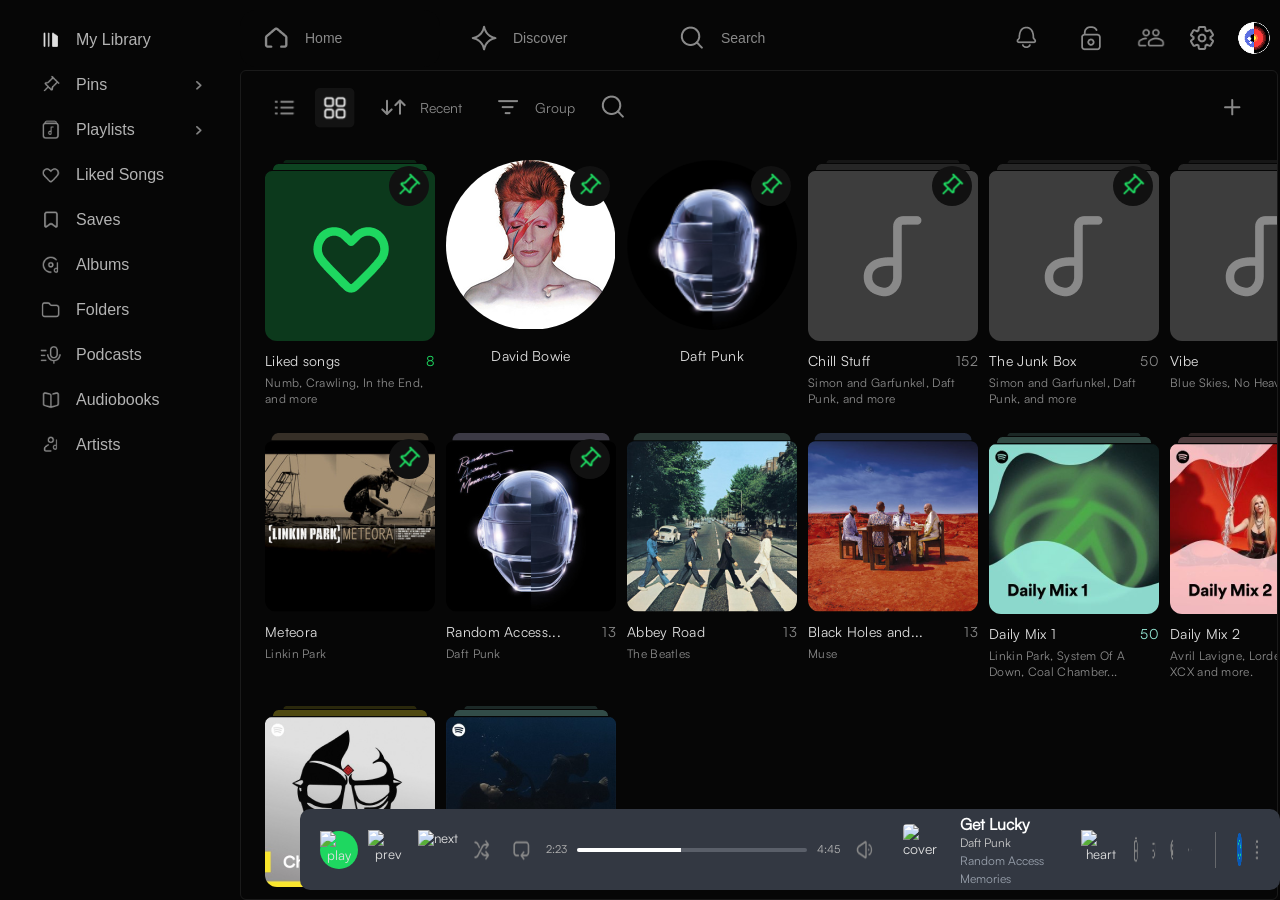
==== library.html @ e7249c90 "added: my library page Created my library page fixed some position stuff with it." ====
<!doctype html>
<html lang="en">
  <head>
    <meta charset="UTF-8" />
    <meta name="viewport" content="width=device-width, initial-scale=1.0" />
    <title>Spotify Clone</title>
    <link rel="stylesheet" href="./css/main.css" />
  </head>
  <body>
    <div class="page-wrapper">
      <!-- SIDEBAR -->
      <aside class="sidebar">
        <nav class="sidebar-nav">
          <ul class="sidebar-list">
            <li class="sidebar-item">
              <a href="#">
                <img
                  class="sidebar-icon"
                  src="./assets/icons/Frame 102.png"
                  alt=""
                />
                <span>My Library</span>
              </a>
            </li>

            <li class="sidebar-item">
              <a href="#">
                <img class="sidebar-icon" src="./assets/icons/Pin.png" alt="" />
                <span>Pins</span>
              </a>
            </li>

            <li class="sidebar-item">
              <a href="#">
                <img
                  class="sidebar-icon"
                  src="./assets/icons/Playlist.png"
                  alt=""
                />
                <span>Playlists</span>
              </a>
            </li>

            <li class="sidebar-item">
              <a href="#">
                <img
                  class="sidebar-icon"
                  src="./assets/icons/Like.png"
                  alt=""
                />
                <span>Liked Songs</span>
              </a>
            </li>

            <li class="sidebar-item">
              <a href="#">
                <img
                  class="sidebar-icon"
                  src="./assets/icons/Save.png"
                  alt=""
                />
                <span>Saves</span>
              </a>
            </li>

            <li class="sidebar-item">
              <a href="#">
                <img
                  class="sidebar-icon"
                  src="./assets/icons/Album.png"
                  alt=""
                />
                <span>Albums</span>
              </a>
            </li>

            <li class="sidebar-item">
              <a href="#">
                <img
                  class="sidebar-icon"
                  src="./assets/icons/Folder.png"
                  alt=""
                />
                <span>Folders</span>
              </a>
            </li>

            <li class="sidebar-item">
              <a href="#">
                <img
                  class="sidebar-icon"
                  src="./assets/icons/Podcast.png"
                  alt=""
                />
                <span>Podcasts</span>
              </a>
            </li>

            <li class="sidebar-item">
              <a href="#">
                <img
                  class="sidebar-icon"
                  src="./assets/icons/Audiobook.png"
                  alt=""
                />
                <span>Audiobooks</span>
              </a>
            </li>

            <li class="sidebar-item">
              <a href="#">
                <img
                  class="sidebar-icon"
                  src="./assets/icons/Artist.png"
                  alt=""
                />
                <span>Artists</span>
              </a>
            </li>
          </ul>
        </nav>
      </aside>

      <header class="site-header">
        <nav class="header-content">
          <a href="index.html" class="nav-items" id="inactive-background">
            <img src="./assets/icons/home-gray.png" alt="Home icon" />
            <span>Home</span>
          </a>
          <a href="#" class="nav-items">
            <img src="./assets/icons/discovery.png" alt="Discover icon" />
            <span>Discover</span>
          </a>
          <a href="/search.html" class="nav-items">
            <img src="./assets/icons/search.png" alt="Search icon" />
            <span>Search</span>
          </a>
        </nav>
        <div class="header-actions">
          <img src="./assets/icons/notification.png" alt="Notification icon" />
          <img src="./assets/icons/lock.png" alt="lock icon" />
          <button class="contact-btn turn-white-btn">
            <img src="./assets/icons/contacts.png" alt="friends icon" />
          </button>

          <img src="./assets/icons/settings.png" alt="settings icon" />
          <img src="./assets/icons/profile.png" alt="user profile icon" />
        </div>
      </header>
      <aside class="toggledbar">
        <div class="friends-activity">
          <h3>Friends Activity</h3>
          <div class="toggled-right">
            <img
              src="./assets/icons/Name=Add Friend, Filled=No.png"
              alt="add friend icon"
            />
            <img
              src="./assets/icons/Name=Close, Filled=No.png"
              alt="close icon"
            />
          </div>
        </div>
        <div class="friends-list">
          <div class="friends-listening">
            <img
              src="./assets/icons/friend4.png"
              class="logo"
              alt="friend profile picture"
            />
            <div class="friends-info">
              <h5>FriendlyMusicListener</h5>
              <div class="friends-playlist">
                <img src="./assets/icons/musicicon.png" alt="icon" />
                <span><strong>Goosebumps</strong></span>
                <img src="./assets/icons/Ellipse 27.png" alt="dot" />
                <span><strong>Travis Scott</strong></span>
              </div>
            </div>
          </div>

          <div class="friends-listening">
            <img
              src="./assets/icons/friend1.png"
              class="logo"
              alt="friend profile picture"
            />
            <div class="friends-info">
              <h5>AverageMusicEnjoyer</h5>
              <div class="friends-playlist">
                <img src="./assets/icons/musicicon.png" alt="icon" />
                <span><strong>Get Lucky</strong></span>
                <img src="./assets/icons/Ellipse 27.png" alt="dot" />
                <span><strong>Daft Punk</strong></span>
              </div>
            </div>
          </div>

          <div class="friends-listening">
            <img
              src="./assets/icons/friend2.png"
              class="logo"
              alt="friend profile picture"
            />
            <div class="friends-info">
              <h5>MusicEnthusiast</h5>
              <div class="friends-playlist">
                <img
                  src="./assets/icons/musicicon.png"
                  class="logo"
                  alt="icon"
                />
                <span><strong>would he</strong></span>
                <img src="./assets/icons/Ellipse 27.png" alt="dot" />
                <span><strong>joji</strong></span>
              </div>
            </div>
          </div>

          <div class="friends-listening">
            <img
              src="./assets/icons/friend3.png"
              class="logo"
              alt="friend profile picture"
            />
            <div class="friends-info">
              <h5>FriendlyMusicListener</h5>
              <div class="friends-playlist">
                <img src="./assets/icons/musicicon.png" alt="icon" />
                <span><strong>Rockstar</strong></span>
                <img src="./assets/icons/Ellipse 27.png" alt="dot" />
                <span><strong>Post Malone</strong></span>
              </div>
            </div>
          </div>
        </div>
      </aside>

      <main class="main-content">
        <section class="library-view">
          <div class="library-toolbar">
            <div class="library-toolbar__left">
              <button class="toolbar-btn">
                <img
                  src="./assets/icons/Name=List, Filled=No.png"
                  alt="List icon"
                />
              </button>
              <button class="toolbar-btn">
                <img src="./assets/icons/icons big.png" alt="Grid icon" />
              </button>
              <button class="sort-btn">
                <img
                  src="./assets/icons/Name=Sort, Filled=No.png"
                  alt="Sort icon"
                /><span>Recent</span>
              </button>
              <button class="sort-btn">
                <img
                  src="./assets/icons/Name=Filter, Filled=No.png"
                  alt="Group icon"
                /><span>Group</span>
              </button>
              <button class="search-btn">
                <img
                  src="./assets/icons/Name=Search, Filled=No.png"
                  alt="Search icon"
                />
              </button>
            </div>
            <button class="toolbar-plus">
              <img
                src="./assets/icons/Name=Add Simple, Filled=No.png"
                alt="Add icon"
              />
            </button>
          </div>

          <div class="library-grid">
            <div class="mix-card">
              <div class="mix-card__art">
                <img src="./assets/images/Frame 124.png" alt="Liked songs" />
                <button class="remove-btn">
                  <img
                    src="./assets/icons/Name=Pin, Filled=Yes.png"
                    alt="Pin icon"
                  />
                </button>
              </div>
              <div class="mix-card__title-row">
                <h3 class="mix-card__title">Liked songs</h3>
                <span class="mix-card__liked">8</span>
              </div>
              <p class="mix-card__desc">Numb, Crawling, In the End, and more</p>
            </div>
            <div class="artist-card">
              <div class="artist-img">
                <img src="./assets/images/davidbowie.png" alt="David Bowie" />
                <button class="remove-btn">
                  <img
                    src="./assets/icons/Name=Pin, Filled=Yes.png"
                    alt="Pin icon"
                  />
                </button>
              </div>
              <p class="artist-card__desc">David Bowie</p>
            </div>
            <div class="artist-card">
              <div class="artist-img">
                <img src="./assets/images/daft.png" alt="Daft Punk" />
                <button class="remove-btn">
                  <img
                    src="./assets/icons/Name=Pin, Filled=Yes.png"
                    alt="Pin icon"
                  />
                </button>
              </div>
              <p class="artist-card__desc">Daft Punk</p>
            </div>
            <div class="mix-card">
              <div class="mix-card__art">
                <img src="./assets/images/Frame 333.png" alt="Chill Stuff" />
                <button class="remove-btn">
                  <img
                    src="./assets/icons/Name=Pin, Filled=Yes.png"
                    alt="Pin icon"
                  />
                </button>
              </div>
              <div class="mix-card__title-row">
                <h3 class="mix-card__title">Chill Stuff</h3>
                <span class="mix-card__secondary">152</span>
              </div>
              <p class="mix-card__desc">
                Simon and Garfunkel, Daft Punk, and more
              </p>
            </div>
            <div class="mix-card">
              <div class="mix-card__art">
                <img src="./assets/images/Frame 333.png" alt="Junk Box" />
                <button class="remove-btn">
                  <img
                    src="./assets/icons/Name=Pin, Filled=Yes.png"
                    alt="Pin icon"
                  />
                </button>
              </div>
              <div class="mix-card__title-row">
                <h3 class="mix-card__title">The Junk Box</h3>
                <span class="mix-card__secondary">50</span>
              </div>
              <p class="mix-card__desc">
                Simon and Garfunkel, Daft Punk, and more
              </p>
            </div>
            <div class="mix-card">
              <div class="mix-card__art">
                <img src="./assets/images/Frame 333.png" alt="Vibe" />
                <button class="remove-btn">
                  <img
                    src="./assets/icons/Name=Pin, Filled=Yes.png"
                    alt="Pin icon"
                  />
                </button>
              </div>
              <div class="mix-card__title-row">
                <h3 class="mix-card__title">Vibe</h3>
                <span class="mix-card__secondary">30</span>
              </div>
              <p class="mix-card__desc">Blue Skies, No Heaven</p>
            </div>
            <div class="mix-card">
              <div class="mix-card__art">
                <img src="./assets/images/Frame 333.png" alt="Linkin Park" />
                <button class="remove-btn">
                  <img
                    src="./assets/icons/Name=Pin, Filled=Yes.png"
                    alt="Pin icon"
                  />
                </button>
              </div>
              <div class="mix-card__title-row">
                <h3 class="mix-card__title">Selected Linkin...</h3>
                <span class="mix-card__secondary">8</span>
              </div>
              <p class="mix-card__desc">Numb, Crawling, In the End, and more</p>
            </div>
            <div class="mix-card">
              <div class="mix-card__art">
                <img src="./assets/images/Frame 111.png" alt="Fav Bands" />
                <button class="remove-btn">
                  <img
                    src="./assets/icons/Name=Pin, Filled=Yes.png"
                    alt="Pin icon"
                  />
                </button>
              </div>
              <div class="mix-card__title-row">
                <h3 class="mix-card__title">Fav bands</h3>
                <span class="mix-card__secondary">6</span>
              </div>
              <p class="mix-card__desc">Linkin Park, Muse, and more</p>
            </div>
            <div class="mix-card">
              <div class="mix-card__art">
                <img src="./assets/images/meteoraframe.png" alt="Linkin Park" />
                <button class="remove-btn">
                  <img
                    src="./assets/icons/Name=Pin, Filled=Yes.png"
                    alt="Pin icon"
                  />
                </button>
              </div>
              <div class="mix-card__title-row">
                <h3 class="mix-card__title">Meteora</h3>
              </div>
              <p class="mix-card__desc">Linkin Park</p>
            </div>
            <div class="mix-card">
              <div class="mix-card__art">
                <img src="./assets/images/daftpunkframe.png" alt="Daft Punk" />
                <button class="remove-btn">
                  <img
                    src="./assets/icons/Name=Pin, Filled=Yes.png"
                    alt="Pin icon"
                  />
                </button>
              </div>
              <div class="mix-card__title-row">
                <h3 class="mix-card__title">Random Access...</h3>
                <span class="mix-card__secondary">13</span>
              </div>
              <p class="mix-card__desc">Daft Punk</p>
            </div>
            <div class="mix-card">
              <div class="mix-card__art">
                <img src="./assets/images/beatlesframe.png" alt="The Beatles" />
              </div>
              <div class="mix-card__title-row">
                <h3 class="mix-card__title">Abbey Road</h3>
                <span class="mix-card__secondary">13</span>
              </div>
              <p class="mix-card__desc">The Beatles</p>
            </div>
            <div class="mix-card">
              <div class="mix-card__art">
                <img src="./assets/images/museframe.png" alt="Muse" />
              </div>
              <div class="mix-card__title-row">
                <h3 class="mix-card__title">Black Holes and...</h3>
                <span class="mix-card__secondary">13</span>
              </div>
              <p class="mix-card__desc">Muse</p>
            </div>
            <div class="mix-card">
              <div class="mix-card__art">
                <img
                  src="./assets/images/linkinparkframe.png"
                  alt="Linkin Park"
                />
              </div>
              <div class="mix-card__title-row">
                <h3 class="mix-card__title">Daily Mix 1</h3>
                <span class="mix-card__count-lightblue">50</span>
              </div>
              <p class="mix-card__desc">
                Linkin Park, System Of A Down, Coal Chamber...
              </p>
            </div>
            <div class="mix-card">
              <div class="mix-card__art">
                <img
                  src="./assets/images/dailymixframe.png"
                  alt="Daily Mix 2"
                />
              </div>
              <div class="mix-card__title-row">
                <h3 class="mix-card__title">Daily Mix 2</h3>
                <span class="mix-card__count-red">50</span>
              </div>
              <p class="mix-card__desc">
                Avril Lavigne, Lorde, Charli XCX and more.
              </p>
            </div>
            <div class="mix-card">
              <div class="mix-card__art">
                <img
                  src="./assets/images/dailymix2frame.png"
                  alt="Daily Mix 3"
                />
              </div>
              <div class="mix-card__title-row">
                <h3 class="mix-card__title">Daily Mix 3</h3>
                <span class="mix-card__count-green">50</span>
              </div>
              <p class="mix-card__desc">
                The Strokes, Martin Garrix, MGMT and more
              </p>
            </div>
            <div class="mix-card">
              <div class="mix-card__art">
                <img src="./assets/images/rhcpframe.png" alt="Daily Mix 3" />
              </div>
              <div class="mix-card__title-row">
                <h3 class="mix-card__title">Daily Mix 3</h3>
                <span class="mix-card__count-lime">50</span>
              </div>
              <p class="mix-card__desc">
                The Strokes, Martin Garrix, MGMT and more
              </p>
            </div>
            <div class="mix-card">
              <div class="mix-card__art">
                <img src="./assets/images/mfdoomframe.png" alt="Daily Mix 3" />
              </div>
              <div class="mix-card__title-row">
                <h3 class="mix-card__title">Daily Mix 3</h3>
                <span class="mix-card__count-yellow">50</span>
              </div>
              <p class="mix-card__desc">
                The Strokes, Martin Garrix, MGMT and more
              </p>
            </div>
            <div class="mix-card">
              <div class="mix-card__art">
                <img src="./assets/images/marleyframe.png" alt="Daily Mix 3" />
              </div>
              <div class="mix-card__title-row">
                <h3 class="mix-card__title">Daily Mix 3</h3>
                <span class="mix-card__count-brightblue">50</span>
              </div>
              <p class="mix-card__desc">
                The Strokes, Martin Garrix, MGMT and more
              </p>
            </div>
          </div>
        </section>
        <!-- =====================
   Mobile Quick Picks
===================== -->
        <section class="mobile-shortcuts">
          <a href="#" class="mobile-shortcut">
            <img src="./assets/images/daftpankxxs.png" alt="Get Lucky cover" />
            <div class="mobile-shortcut-info">
              <span>Get Lucky (feat. ...</span>
              <span>Daft Punk</span>
            </div>
          </a>

          <a href="#" class="mobile-shortcut">
            <img src="./assets/images/dailymix2.png" alt="Daily Mix 2 cover" />
            <span>Daily Mix 2</span>
          </a>

          <a href="#" class="mobile-shortcut">
            <img src="./assets/images/linkinpark.png" alt="Daily Mix 1 cover" />
            <span>Daily Mix 1</span>
          </a>

          <a href="#" class="mobile-shortcut">
            <img src="./assets/images/daftpankxxs.png" alt="Get Lucky cover" />
            <div class="mobile-shortcut-info">
              <span>Instant Crush</span>
              <span>Daft Punk</span>
            </div>
          </a>

          <a href="#" class="mobile-shortcut">
            <img
              src="./assets/images/daftpankxxs.png"
              alt="Around The World cover"
            />
            <div class="mobile-shortcut-info">
              <span>Around the World</span>
              <span>Daft Punk</span>
            </div>
          </a>

          <a href="#" class="mobile-shortcut">
            <img src="./assets/images/rhcp.png" alt="Rock Mix cover" />
            <span>Rock Mix</span>
          </a>
        </section>
      </main>
      <!-- =====================
   Mobile Mini Player
===================== -->
      <section class="mobile-player">
        <div class="mobile-player__track">
          <img
            class="mobile-player__cover"
            src="./assets/images/daftpankxxs.png"
            alt="Get Lucky cover"
          />
          <div class="mobile-player__info">
            <h4>Get Lucky (feat. Pharrell Williams...)</h4>
            <p>Daft Punk</p>
          </div>
        </div>

        <div class="mobile-player__actions">
          <button class="mobile-player__btn" aria-label="Add to library">
            <img
              src="./assets/icons/Name=Add to Playlist, Filled=No.png"
              alt="Add icon"
            />
          </button>

          <button class="mobile-player__btn" aria-label="Play track">
            <img
              src="./assets/icons/Name=Play Simple, Filled=No.png"
              alt="Play icon"
            />
          </button>
        </div>

        <div class="mobile-player__progress"></div>
      </section>

      <!-- =====================
   Mobile Bottom Navigation
===================== -->
      <nav class="mobile-bottom-nav" aria-label="Mobile navigation">
        <a href="/index.html" class="mobile-bottom-nav__item">
          <img
            src="./assets/icons/Name=Home, Filled=Yes (1).png"
            alt="Home icon"
          />
          <span>Home</span>
        </a>

        <a href="#" class="mobile-bottom-nav__item">
          <img src="./assets/icons/discovery.png" alt="Discover icon" />
          <span>Discover</span>
        </a>

        <a href="/search.html" class="mobile-bottom-nav__item">
          <img src="./assets/icons/search.png" alt="Search icon" />
          <span>Search</span>
        </a>

        <a href="#" class="mobile-bottom-nav__item">
          <img src="./assets/icons/Library.png" alt="Library icon" />
          <span>Library</span>
        </a>

        <a href="#" class="mobile-bottom-nav__item">
          <img
            src="./assets/icons/Name=User, Filled=No.png"
            alt="Profile icon"
          />
          <span>Me</span>
        </a>
      </nav>
      <footer class="player">
        <div class="player-left">
          <button class="play-btn">
            <img src="./assets/icons/play.png" alt="play" />
          </button>

          <button class="icon-btn">
            <img src="./assets/icons/prev.png" alt="prev" />
          </button>

          <button class="icon-btn">
            <img src="./assets/icons/next.png" alt="next" />
          </button>

          <button class="icon-btn">
            <img src="./assets/icons/shuffle.png" alt="shuffle" />
          </button>

          <button class="icon-btn">
            <img src="./assets/icons/repeat.png" alt="repeat" />
          </button>

          <span class="time">2:23</span>

          <div class="progress">
            <div class="progress-fill"></div>
          </div>

          <span class="time">4:45</span>

          <button class="icon-btn">
            <img src="./assets/icons/volume.png" alt="volume" />
          </button>
        </div>

        <div class="player-song">
          <img class="song-cover" src="./assets/images/image.png" alt="cover" />

          <div class="song-info">
            <h4>Get Lucky</h4>
            <p>Daft Punk</p>
            <span>Random Access Memories</span>
          </div>
        </div>

        <div class="player-right">
          <button class="icon-btn">
            <img src="./assets/icons/like.png" alt="heart" />
          </button>

          <button class="icon-btn">
            <img src="./assets/icons/add.png" alt="add" />
          </button>

          <button class="icon-btn">
            <img src="./assets/icons/queue.png" alt="queue" />
          </button>

          <button class="icon-btn">
            <img src="./assets/icons/device.png" alt="device" />
          </button>

          <button class="icon-btn">
            <img src="./assets/icons/more.png" alt="more" />
          </button>

          <div class="divider"></div>

          <button class="blue-btn">
            <img src="./assets/icons/blue.png" alt="blue" />
          </button>

          <button class="icon-btn">
            <img src="./assets/icons/menu.png" alt="menu" />
          </button>
        </div>
      </footer>
    </div>
    <script>
      const contactBtn = document.querySelector(".contact-btn");
      const toggledBar = document.querySelector(".toggledbar");
      const closeBtn = document.querySelector(
        ".toggled-right img:nth-child(2)",
      );
      const turnWhiteBtn = document.querySelector(".turn-white-btn");

      contactBtn.addEventListener("click", () => {
        toggledBar.classList.toggle("toggledbar--active");
      });
      closeBtn.addEventListener("click", () => {
        toggledBar.classList.remove("toggledbar--active");
      });
      turnWhiteBtn.addEventListener("click", () => {
        if (turnWhiteBtn.style.filter === "brightness(0) invert(1)") {
          turnWhiteBtn.style.filter = "none";
        } else {
          turnWhiteBtn.style.filter = "brightness(0) invert(1)";
        }
      });
    </script>
    <!-- BOTTOM PLAYER (fixed) -->
  </body>
</html>
---- css/main.css ----
@charset "UTF-8";
*,
*::before,
*::after {
  box-sizing: border-box;
  margin: 0;
  padding: 0;
}

body {
  font-family: "Satoshi-Regular";
  font-size: 14px;
  color: #e0e0e0;
  background-color: #060606;
  -webkit-font-smoothing: antialiased;
}

ul,
ol {
  list-style: none;
}

a {
  text-decoration: none;
  color: inherit;
}

img {
  display: block;
  max-width: 100%;
  height: auto;
}

button {
  border: none;
  background: none;
  cursor: pointer;
  font-family: inherit;
  color: inherit;
  padding: 0;
}

/**
* @license
*
* Font Family: Satoshi
* Designed by: Deni Anggara
* URL: https://www.fontshare.com/fonts/satoshi
* © 2026 Indian Type Foundry
*
* Satoshi Light 
* Satoshi LightItalic 
* Satoshi Regular 
* Satoshi Italic 
* Satoshi Medium 
* Satoshi MediumItalic 
* Satoshi Bold 
* Satoshi BoldItalic 
* Satoshi Black 
* Satoshi BlackItalic 
* Satoshi Variable (Variable font)
* Satoshi VariableItalic (Variable font)

*
*/
@font-face {
  font-family: "Satoshi-Light";
  src: url("/fonts/Satoshi_complete/Fonts/WEB/fonts/Satoshi-Light.woff2") format("woff2"), url("/fonts/Satoshi_complete/Fonts/WEB/fonts/Satoshi-Light.woff") format("woff"), url("/fonts/Satoshi_complete/Fonts/WEB/fonts/Satoshi-Light.ttf") format("truetype");
  font-weight: 300;
  font-display: swap;
  font-style: normal;
}
@font-face {
  font-family: "Satoshi-LightItalic";
  src: url("/fonts/Satoshi_complete/Fonts/WEB/fonts/Satoshi-LightItalic.woff2") format("woff2"), url("/fonts/Satoshi_complete/Fonts/WEB/fonts/Satoshi-LightItalic.woff") format("woff"), url("/fonts/Satoshi_complete/Fonts/WEB/fonts/Satoshi-LightItalic.ttf") format("truetype");
  font-weight: 300;
  font-display: swap;
  font-style: italic;
}
@font-face {
  font-family: "Satoshi-Regular";
  src: url("/fonts/Satoshi_complete/Fonts/WEB/fonts/Satoshi-Regular.woff2") format("woff2"), url("/fonts/Satoshi_complete/Fonts/WEB/fonts/Satoshi-Regular.woff") format("woff"), url("/fonts/Satoshi_complete/Fonts/WEB/fonts/Satoshi-Regular.ttf") format("truetype");
  font-weight: 400;
  font-display: swap;
  font-style: normal;
}
@font-face {
  font-family: "Satoshi-Italic";
  src: url("/fonts/Satoshi_complete/Fonts/WEB/fonts/Satoshi-Italic.woff2") format("woff2"), url("/fonts/Satoshi_complete/Fonts/WEB/fonts/Satoshi-Italic.woff") format("woff"), url("/fonts/Satoshi_complete/Fonts/WEB/fonts/Satoshi-Italic.ttf") format("truetype");
  font-weight: 400;
  font-display: swap;
  font-style: italic;
}
@font-face {
  font-family: "Satoshi-Medium";
  src: url("/fonts/Satoshi_complete/Fonts/WEB/fonts/Satoshi-Medium.woff2") format("woff2"), url("/fonts/Satoshi_complete/Fonts/WEB/fonts/Satoshi-Medium.woff") format("woff"), url("/fonts/Satoshi_complete/Fonts/WEB/fonts/Satoshi-Medium.ttf") format("truetype");
  font-weight: 500;
  font-display: swap;
  font-style: normal;
}
@font-face {
  font-family: "Satoshi-MediumItalic";
  src: url("/fonts/Satoshi_complete/Fonts/WEB/fonts/Satoshi-MediumItalic.woff2") format("woff2"), url("/fonts/Satoshi_complete/Fonts/WEB/fonts/Satoshi-MediumItalic.woff") format("woff"), url("/fonts/Satoshi_complete/Fonts/WEB/fonts/Satoshi-MediumItalic.ttf") format("truetype");
  font-weight: 500;
  font-display: swap;
  font-style: italic;
}
@font-face {
  font-family: "Satoshi-Bold";
  src: url("/fonts/Satoshi_complete/Fonts/WEB/fonts/Satoshi-Bold.woff2") format("woff2"), url("/fonts/Satoshi_complete/Fonts/WEB/fonts/Satoshi-Bold.woff") format("woff"), url("/fonts/Satoshi_complete/Fonts/WEB/fonts/Satoshi-Bold.ttf") format("truetype");
  font-weight: 700;
  font-display: swap;
  font-style: normal;
}
@font-face {
  font-family: "Satoshi-BoldItalic";
  src: url("/fonts/Satoshi_complete/Fonts/WEB/fonts/Satoshi-BoldItalic.woff2") format("woff2"), url("/fonts/Satoshi_complete/Fonts/WEB/fonts/Satoshi-BoldItalic.woff") format("woff"), url("/fonts/Satoshi_complete/Fonts/WEB/fonts/Satoshi-BoldItalic.ttf") format("truetype");
  font-weight: 700;
  font-display: swap;
  font-style: italic;
}
@font-face {
  font-family: "Satoshi-Black";
  src: url("/fonts/Satoshi_complete/Fonts/WEB/fonts/Satoshi-Black.woff2") format("woff2"), url("/fonts/Satoshi_complete/Fonts/WEB/fonts/Satoshi-Black.woff") format("woff"), url("/fonts/Satoshi_complete/Fonts/WEB/fonts/Satoshi-Black.ttf") format("truetype");
  font-weight: 900;
  font-display: swap;
  font-style: normal;
}
@font-face {
  font-family: "Satoshi-BlackItalic";
  src: url("/fonts/Satoshi_complete/Fonts/WEB/fonts/Satoshi-BlackItalic.woff2") format("woff2"), url("/fonts/Satoshi_complete/Fonts/WEB/fonts/Satoshi-BlackItalic.woff") format("woff"), url("/fonts/Satoshi_complete/Fonts/WEB/fonts/Satoshi-BlackItalic.ttf") format("truetype");
  font-weight: 900;
  font-display: swap;
  font-style: italic;
}
/**
* This is a variable font
* You can control variable axes as shown below:
* font-variation-settings: wght 900.0;
*
* available axes:
'wght' (range from 300.0 to 900.0
*/
@font-face {
  font-family: "Satoshi-Variable";
  src: url("/fonts/Satoshi_complete/Fonts/WEB/fonts/Satoshi-Variable.woff2") format("woff2"), url("/fonts/Satoshi_complete/Fonts/WEB/fonts/Satoshi-Variable.woff") format("woff"), url("/fonts/Satoshi_complete/Fonts/WEB/fonts/Satoshi-Variable.ttf") format("truetype");
  font-weight: 300 900;
  font-display: swap;
  font-style: normal;
}
/**
* This is a variable font
* You can control variable axes as shown below:
* font-variation-settings: wght 900.0;
*
* available axes:
'wght' (range from 300.0 to 900.0
*/
@font-face {
  font-family: "Satoshi-VariableItalic";
  src: url("/fonts/Satoshi_complete/Fonts/WEB/fonts/Satoshi-VariableItalic.woff2") format("woff2"), url("/fonts/Satoshi_complete/Fonts/WEB/fonts/Satoshi-VariableItalic.woff") format("woff"), url("/fonts/Satoshi_complete/Fonts/WEB/fonts/Satoshi-VariableItalic.ttf") format("truetype");
  font-weight: 300 900;
  font-display: swap;
  font-style: italic;
}
.mix-grid {
  display: grid;
  grid-template-columns: repeat(8, 1fr);
  gap: 10px;
  overflow: visible;
}

.mix-card {
  cursor: pointer;
  overflow: visible;
  padding-top: 14px;
  letter-spacing: 0.3px;
  line-height: 1.4;
  width: 170px;
  height: 253px;
}

.mix-card__art {
  position: relative;
  border-radius: 12px;
  overflow: visible;
}

.mix-card__art img {
  width: 100%;
  display: block;
  border-radius: 12px;
  z-index: 3;
}

.mix-card__art::before {
  content: "";
  position: absolute;
  top: -6px;
  left: 12px;
  right: 12px;
  height: 6px;
  border-radius: 6px 6px 0 0;
  z-index: 2;
}

.mix-card__art::after {
  content: "";
  position: absolute;
  top: -12px;
  left: 24px;
  right: 24px;
  height: 6px;
  border-radius: 6px 6px 0 0;
  z-index: 1;
}

.mix-card__title-row {
  display: flex;
  justify-content: space-between;
  align-items: center;
  margin-top: 10px;
}

.mix-card__title {
  font-size: 14px;
  color: #e0e0e0;
  font-weight: normal;
}

.mix-card__liked {
  color: #1ed760;
}

.mix-card__secondary {
  color: #898989;
}

.mix-card__desc {
  font-size: 12px;
  color: #898989;
  margin-top: 4px;
  overflow: hidden;
}

.artist-card {
  text-align: center;
  cursor: pointer;
  overflow: visible;
  padding-top: 14px;
  letter-spacing: 0.3px;
  line-height: 1.4;
  width: 170px;
  height: 253px;
}

.artist-img {
  position: relative;
  overflow: hidden;
}

.artist-img img {
  width: 100%;
  border-radius: 50%;
}

.remove-btn {
  position: absolute;
  top: 6px;
  right: 6px;
  width: 40px;
  height: 40px;
  border-radius: 50%;
  border: none;
  background: #111111;
  color: #898989;
  font-size: 30px;
  cursor: pointer;
}

.artist-card__desc {
  font-size: 14px;
  line-height: 1.5;
  color: #e0e0e0;
  margin-top: 15px;
}

.mix-grid--made-for-you .mix-card:nth-child(1) .mix-card__count {
  color: #ce6e9a;
}

.mix-grid--made-for-you .mix-card:nth-child(1) .mix-card__art::before {
  background: #ce6e9a;
  opacity: 0.3;
}

.mix-grid--made-for-you .mix-card:nth-child(1) .mix-card__art::after {
  background: #ce6e9a;
  opacity: 0.15;
}

.mix-grid--made-for-you .mix-card:nth-child(2) .mix-card__count {
  color: #50e3c2;
}

.mix-grid--made-for-you .mix-card:nth-child(2) .mix-card__art::before {
  background: #50e3c2;
  opacity: 0.3;
}

.mix-grid--made-for-you .mix-card:nth-child(2) .mix-card__art::after {
  background: #50e3c2;
  opacity: 0.15;
}

.mix-grid--made-for-you .mix-card:nth-child(3) .mix-card__count {
  color: #f4b8bd;
}

.mix-grid--made-for-you .mix-card:nth-child(3) .mix-card__art::before {
  background: #f4b8bd;
  opacity: 0.3;
}

.mix-grid--made-for-you .mix-card:nth-child(3) .mix-card__art::after {
  background: #f4b8bd;
  opacity: 0.15;
}

.mix-grid--made-for-you .mix-card:nth-child(4) .mix-card__count {
  color: #c3e7b7;
}

.mix-grid--made-for-you .mix-card:nth-child(4) .mix-card__art::before {
  background: #c3e7b7;
  opacity: 0.3;
}

.mix-grid--made-for-you .mix-card:nth-child(4) .mix-card__art::after {
  background: #c3e7b7;
  opacity: 0.15;
}

.mix-grid--made-for-you .mix-card:nth-child(5) .mix-card__count {
  color: #f37fa6;
}

.mix-grid--made-for-you .mix-card:nth-child(5) .mix-card__art::before {
  background: #f37fa6;
  opacity: 0.3;
}

.mix-grid--made-for-you .mix-card:nth-child(5) .mix-card__art::after {
  background: #f37fa6;
  opacity: 0.15;
}

.mix-grid--made-for-you .mix-card:nth-child(6) .mix-card__count {
  color: #a0bec8;
}

.mix-grid--made-for-you .mix-card:nth-child(6) .mix-card__art::before {
  background: #a0bec8;
  opacity: 0.3;
}

.mix-grid--made-for-you .mix-card:nth-child(6) .mix-card__art::after {
  background: #a0bec8;
  opacity: 0.15;
}

.mix-grid--made-for-you .mix-card:nth-child(7) .mix-card__count {
  color: #fdd87d;
}

.mix-grid--made-for-you .mix-card:nth-child(7) .mix-card__art::before {
  background: #fdd87d;
  opacity: 0.3;
}

.mix-grid--made-for-you .mix-card:nth-child(7) .mix-card__art::after {
  background: #fdd87d;
  opacity: 0.15;
}

.mix-grid--made-for-you .mix-card:nth-child(8) .mix-card__count {
  color: #d4b2a9;
}

.mix-grid--made-for-you .mix-card:nth-child(8) .mix-card__art::before {
  background: #d4b2a9;
  opacity: 0.3;
}

.mix-grid--made-for-you .mix-card:nth-child(8) .mix-card__art::after {
  background: #d4b2a9;
  opacity: 0.15;
}

.mix-grid--top-mixes .mix-card:nth-child(1) .mix-card__count {
  color: #ccf665;
}

.mix-grid--top-mixes .mix-card:nth-child(1) .mix-card__art::before {
  background: #ccf665;
  opacity: 0.3;
}

.mix-grid--top-mixes .mix-card:nth-child(1) .mix-card__art::after {
  background: #ccf665;
  opacity: 0.15;
}

.mix-grid--top-mixes .mix-card:nth-child(2) .mix-card__count {
  color: #f9e72c;
}

.mix-grid--top-mixes .mix-card:nth-child(2) .mix-card__art::before {
  background: #f9e72c;
  opacity: 0.3;
}

.mix-grid--top-mixes .mix-card:nth-child(2) .mix-card__art::after {
  background: #f9e72c;
  opacity: 0.15;
}

.mix-grid--top-mixes .mix-card:nth-child(3) .mix-card__count {
  color: #9bf0e2;
}

.mix-grid--top-mixes .mix-card:nth-child(3) .mix-card__art::before {
  background: #9bf0e2;
  opacity: 0.3;
}

.mix-grid--top-mixes .mix-card:nth-child(3) .mix-card__art::after {
  background: #9bf0e2;
  opacity: 0.15;
}

.mix-grid--top-mixes .mix-card:nth-child(4) .mix-card__count {
  color: #6f86ff;
}

.mix-grid--top-mixes .mix-card:nth-child(4) .mix-card__art::before {
  background: #6f86ff;
  opacity: 0.3;
}

.mix-grid--top-mixes .mix-card:nth-child(4) .mix-card__art::after {
  background: #6f86ff;
  opacity: 0.15;
}

.mix-grid--top-mixes .mix-card:nth-child(5) .mix-card__count {
  color: #ffcbd4;
}

.mix-grid--top-mixes .mix-card:nth-child(5) .mix-card__art::before {
  background: #ffcbd4;
  opacity: 0.3;
}

.mix-grid--top-mixes .mix-card:nth-child(5) .mix-card__art::after {
  background: #ffcbd4;
  opacity: 0.15;
}

.mix-grid--top-mixes .mix-card:nth-child(6) .mix-card__count {
  color: #ffc668;
}

.mix-grid--top-mixes .mix-card:nth-child(6) .mix-card__art::before {
  background: #ffc668;
  opacity: 0.3;
}

.mix-grid--top-mixes .mix-card:nth-child(6) .mix-card__art::after {
  background: #ffc668;
  opacity: 0.15;
}

.mix-grid--top-mixes .mix-card:nth-child(7) .mix-card__count {
  color: #27856b;
}

.mix-grid--top-mixes .mix-card:nth-child(7) .mix-card__art::before {
  background: #27856b;
  opacity: 0.3;
}

.mix-grid--top-mixes .mix-card:nth-child(7) .mix-card__art::after {
  background: #27856b;
  opacity: 0.15;
}

.mix-grid--top-mixes .mix-card:nth-child(8) .mix-card__count {
  color: #dd138b;
}

.mix-grid--top-mixes .mix-card:nth-child(8) .mix-card__art::before {
  background: #dd138b;
  opacity: 0.3;
}

.mix-grid--top-mixes .mix-card:nth-child(8) .mix-card__art::after {
  background: #dd138b;
  opacity: 0.15;
}

.discover-banner {
  margin-top: 40px;
}

.discover-info {
  display: flex;
  justify-content: space-between;
  align-items: center;
  width: 100%;
}

.discover-header h2 {
  font-size: 24px;
  font-weight: 400;
  color: #e0e0e0;
}

.discover-arrows {
  display: flex;
  gap: 10px;
}

.discover-arrows img {
  width: 32px;
  height: 32px;
  cursor: pointer;
  display: flex;
  align-items: center;
  justify-content: center;
}

.discover-banner h2 {
  margin-bottom: 20px;
}

.discover-content {
  display: grid;
  grid-template-columns: repeat(8, 1fr);
  width: 100%;
  gap: 10px;
}

.discover-content .square {
  position: relative;
  width: 100%;
  height: 170px;
  border-radius: 10px;
}

.discover-content .square:nth-child(1) {
  background-color: #1e3264;
}

.discover-content .square:nth-child(2) {
  background-color: #ba5d07;
}

.discover-content .square:nth-child(3) {
  background-color: #1e3264;
}

.discover-content .square:nth-child(4) {
  background-color: #8d67ab;
}

.discover-content .square:nth-child(5) {
  background-color: #b02897;
}

.discover-content .square:nth-child(6) {
  background-color: #8d67ab;
}

.discover-content .square:nth-child(7) {
  background-color: #777777;
}

.discover-content .square:nth-child(8) {
  background-color: #ba5d07;
}

.discover-content h2 {
  position: absolute;
  top: 20px;
  left: 20px;
  text-transform: capitalize;
  font-size: 20px;
  line-height: 100%;
  height: 54px;
  width: 95px;
  letter-spacing: 3%;
  font-weight: 900;
  color: #fff;
}

.discover-content img {
  position: absolute;
  top: 61px;
  left: 78px;
}

.genres-content {
  display: grid;
  grid-template-columns: repeat(8, 1fr);
  width: 100%;
  gap: 10px;
}

.genres-content .square {
  position: relative;
  width: 100%;
  height: 170px;
  border-radius: 10px;
}

.genres-content h2 {
  position: absolute;
  top: 20px;
  left: 20px;
  text-transform: capitalize;
  font-size: 20px;
  line-height: 100%;
  height: 54px;
  width: 95px;
  letter-spacing: 3%;
  font-weight: 900;
  color: #fff;
}

.genres-content .square img {
  position: absolute;
  top: 61px;
  left: 78px;
}

.genres-content .square:nth-child(1) {
  background-color: #148a08;
}

.genres-content .square:nth-child(2) {
  background-color: #d84000;
}

.genres-content .square:nth-child(3) {
  background-color: #503750;
}

.genres-content .square:nth-child(4) {
  background-color: #006450;
}

.genres-content .square:nth-child(5) {
  background-color: #e91429;
}

.genres-content .square:nth-child(6) {
  background-color: #1e3264;
}

.genres-content .square:nth-child(7) {
  background-color: #e91429;
}

.genres-content .square:nth-child(8) {
  background-color: #537aa1;
}

.mix-card__count-lightblue {
  color: #95e6d3;
}

.mix-card__count-red {
  color: #f4b8bd;
}

.mix-card__count-green {
  color: #c3e7b7;
}

.mix-card__count-lime {
  color: #ccf665;
}

.mix-card__count-yellow {
  color: #f9e72c;
}

.mix-card__count-brightblue {
  color: #9bf0e2;
}

.filters {
  display: flex;
  flex-direction: row;
  justify-content: flex-start;
  align-items: center;
  gap: 10px;
  flex-wrap: nowrap;
  overflow-x: auto;
  scrollbar-width: none;
  margin-bottom: 16px;
}
.filters::-webkit-scrollbar {
  display: none;
}

/* =====================
   Individual Filter Chip
===================== */
.filter-chip {
  transition: background-color, color 0.2s;
  display: inline-flex;
  align-items: center;
  padding: 8px 16px;
  border-radius: 5px;
  background-color: #111111;
  color: #e0e0e0;
  font-size: 13px;
  font-weight: 500;
  cursor: pointer;
  border: none;
  white-space: nowrap;
  flex-shrink: 0;
  height: 35px;
}
.filter-chip:hover {
  background-color: #282828;
}
.filter-chip--active {
  background-color: #e0e0e0;
  color: #060606;
  font-weight: 700;
}
.filter-chip--active:hover {
  background-color: #202020;
  color: #e0e0e0;
}

.filters-icon {
  margin-left: auto;
}

.site-header {
  display: flex;
  flex-direction: row;
  justify-content: space-between;
  align-items: center;
  height: 64px;
  background: #060606;
  margin-top: 6px;
}

.header-content {
  display: flex;
  flex-direction: row;
  justify-content: flex-start;
  align-items: center;
  gap: 8px;
}

.nav-items {
  display: flex;
  flex-direction: row;
  justify-content: flex-start;
  align-items: center;
  gap: 8px;
  padding: 8px 16px;
  border-radius: 16px;
  font-family: "Satoshi", sans-serif;
  font-size: 14px;
  font-weight: 400;
  color: #898989;
  text-decoration: none;
  width: 200px;
}
.nav-items:nth-child(1) {
  background-color: #111111;
}
.nav-items:nth-child(3) {
  width: 350px;
}

.nav-items .active {
  color: #fff;
}

#active-background {
  background-color: #111111;
}

#inactive-background {
  background-color: #060606;
}

.header-actions {
  display: flex;
  flex-direction: row;
  justify-content: flex-end;
  align-items: center;
  gap: 24px;
  cursor: pointer;
  margin-right: 10px;
}

.page-wrapper {
  display: grid;
  grid-template-columns: 240px 1fr auto;
  grid-template-areas: "sidebar header header" "sidebar content toggledbar" "sidebar footer footer";
  height: 100vh;
  overflow: hidden;
  grid-template-rows: auto 1fr auto;
}

aside.sidebar {
  grid-area: sidebar;
  background-color: #202020;
  display: flex;
  flex-direction: column;
  padding: 24px;
}

.toggledbar {
  grid-area: toggledbar;
  background-color: #111111;
  display: flex;
  flex-direction: column;
}

header {
  grid-area: header;
  background-color: #060606;
  display: flex;
  align-items: center;
}

.main-content {
  grid-area: content;
  flex: 1;
  overflow-y: auto;
  padding: 16px 24px;
  padding-bottom: 32px;
}
.main-content::-webkit-scrollbar {
  width: 6px;
}
.main-content::-webkit-scrollbar-thumb {
  background-color: #323232;
  border-radius: 5px;
}

footer {
  grid-area: footer;
  background-color: #111111;
  display: flex;
  align-items: center;
  justify-content: center;
  height: 72px;
  background-color: blue;
}

.player {
  position: fixed;
  left: var(--sidebar-width);
  right: 0;
  bottom: 10px;
  height: 81px;
  padding: 0 20px;
  background: #333842;
  border-radius: 10px;
  display: flex;
  align-items: center;
  justify-content: space-between;
  z-index: 100;
}

/* SECTIONS */
.player-left,
.player-song,
.player-right {
  display: flex;
  align-items: center;
}

.player-left {
  gap: 10px;
  flex: 1;
}

.player-song {
  display: flex;
  align-items: center;
  gap: 12px;
}

.player-right {
  gap: 12px;
  flex: 1;
  justify-content: flex-end;
}

/* BUTTONS */
.play-btn,
.icon-btn,
.blue-btn {
  border: none;
  background: transparent;
  cursor: pointer;
  display: flex;
  align-items: center;
  justify-content: center;
}

/* PLAY */
.play-btn {
  width: 38px;
  height: 38px;
  border-radius: 50%;
  background: #1ed760;
}

.play-btn img {
  width: 38px;
  height: 38px;
}

/* ICONS */
.icon-btn img {
  width: 40px;
  height: 40px;
}

/* SONG COVER */
.song-cover {
  width: 51px;
  height: 51px;
  border-radius: 4px;
  object-fit: cover;
  margin-left: 24px;
}

/* SONG INFO */
.song-info h4 {
  font-size: 16px;
  color: #fff;
  margin: 0;
}

.song-info p {
  font-size: 12px;
  color: #c9c9c9;
  margin: 0;
}

.song-info span {
  font-size: 12px;
  color: #99a1ad;
}

/* TIME */
.time {
  font-size: 11px;
  color: #b3b3b3;
}

/* PROGRESS */
.progress {
  width: 317px;
  height: 4px;
  background: #5a5f69;
  border-radius: 999px;
  overflow: hidden;
}

.progress-fill {
  width: 45%;
  height: 100%;
  background: #fff;
}

.divider {
  width: 2px;
  height: 36px;
  background: #898989;
  opacity: 0.6;
  margin: 0 10px;
}

/* BLUE BUTTON */
.blue-btn {
  width: 33px;
  height: 33px;
  border-radius: 50%;
  background: #0a84ff;
}

.blue-btn img {
  width: 100%;
  height: 100%;
  border-radius: 50%;
}

:root {
  --sidebar-width: 300px;
}

.sidebar {
  flex-shrink: 0;
  background: #060606 !important;
  position: relative;
}

.sidebar {
  transform-origin: top left;
  margin-top: 8px;
}

.main-content {
  flex: 1;
  min-width: 0;
  border: 1px solid #1a1a1a;
  border-radius: 6px;
}

/* LIST */
.sidebar-list {
  display: flex;
  flex-direction: column;
  gap: 5px;
  margin-top: -12px;
  padding: 0;
  list-style: none;
}

/* ITEM */
.sidebar-item {
  border-radius: 5px;
}

/* ROW */
.sidebar-item > a {
  display: flex;
  align-items: center;
  gap: 10px;
  height: 40px;
  padding: 0 12px;
  border-radius: 5px;
  font-family: "Satoshi", sans-serif;
  font-size: 16px;
  font-weight: 500;
  color: #b3b3b3;
  text-decoration: none;
}

/* ICON */
.sidebar-icon {
  width: 30px;
  height: 30px;
  object-fit: contain;
}

/* TEXT */
.sidebar-item > a span {
  flex: 1;
  white-space: nowrap;
}

/* ARROW */
.sidebar-item:nth-child(2) > a::after,
.sidebar-item:nth-child(3) > a::after {
  content: "";
  width: 8px;
  height: 9px;
  background-image: url("../assets/icons/arrow.png");
  background-size: contain;
  background-repeat: no-repeat;
  margin-left: auto;
}

/* HOVER */
.sidebar-item > a:hover {
  background: #1a1a1a;
}

/* ACTIVE */
.sidebar-item--active > a {
  background: #2a2a2a;
  color: #fff;
}

.section {
  margin-bottom: 30px;
}

.section-header {
  display: flex;
  flex-direction: row;
  justify-content: space-between;
  align-items: center;
  margin-bottom: 15px;
}

.section-title {
  font-size: 20px;
  font-weight: 700;
  color: #e0e0e0;
}

.section-actions {
  display: flex;
  flex-direction: row;
  justify-content: flex-end;
  align-items: center;
  gap: 4px;
}

.section-action-btn {
  width: 40px;
  height: 40px;
  display: flex;
  flex-direction: row;
  justify-content: center;
  align-items: center;
  transition: color 0.2s;
  border-radius: 50%;
  color: #323232;
  cursor: pointer;
}
.section-action-btn:hover {
  color: #e0e0e0;
  background-color: #202020;
}

.library-toolbar {
  display: flex;
  align-items: center;
  justify-content: space-between;
  margin-bottom: 18px;
  color: #898989;
}

.library-toolbar__left {
  display: flex;
  align-items: center;
  gap: 10px;
}

.toolbar-btn,
.sort-btn,
.search-btn,
.toolbar-plus {
  border: 0;
  background: transparent;
  color: #898989;
  cursor: pointer;
  transition: color 0.2s;
  border-radius: 5px;
}
.toolbar-btn:hover,
.sort-btn:hover,
.search-btn:hover,
.toolbar-plus:hover {
  color: #e0e0e0;
  background-color: #202020;
}

.toolbar-btn {
  width: 40px;
  height: 40px;
}

.sort-btn {
  display: inline-flex;
  align-items: center;
  gap: 6px;
  padding: 0 8px;
  font-size: 14px;
}

.library-grid {
  display: grid;
  grid-template-columns: repeat(8, 1fr);
  gap: 20px 11px;
}

.toggledbar {
  width: 0;
  visibility: hidden;
  overflow: hidden;
  background: #060606;
  transition: width 0.3s ease, visibility 0.3s ease;
  border: 1px solid #1a1a1a;
}
.toggledbar.toggledbar--active {
  width: 450px;
  visibility: visible;
  padding: 24px;
}
.toggledbar .friends-activity {
  display: flex;
  flex-direction: row;
  justify-content: space-between;
  align-items: center;
  padding: 20px;
  background: #060606;
}
.toggledbar .friends-activity h3 {
  font-size: 16px;
  font-weight: 500;
}
.toggledbar .friends-activity .toggled-right {
  display: flex;
  flex-direction: row;
  justify-content: center;
  align-items: center;
  gap: 8px;
}
.toggledbar .friends-activity .toggled-right img {
  width: 42px;
  height: 42px;
  cursor: pointer;
}

.friends-listening {
  display: flex;
  flex-direction: row;
  justify-content: flex-start;
  align-items: center;
  margin-bottom: 20px;
}

.friends-listening .logo {
  width: 40px;
  height: 40px;
}

.friends-info h5 {
  font-size: 14px;
  font-weight: 400;
  padding: 0 20px;
}

.friends-playlist {
  display: flex;
  flex-direction: row;
  justify-content: center;
  align-items: center;
  gap: 8px;
  margin-top: 8px;
}
.friends-playlist img {
  border-radius: 8px;
  cursor: pointer;
}

.mobile-shortcuts,
.mobile-player,
.mobile-bottom-nav {
  display: none;
}

@media (max-width: 768px) {
  html,
  body {
    height: auto;
    min-height: 100%;
    overflow-x: hidden;
    overflow-y: auto;
  }
  .page-wrapper {
    display: block;
    min-height: 100vh;
    height: auto;
    overflow: visible;
  }
  .sidebar,
  .toggledbar {
    display: none !important;
  }
  .site-header {
    height: auto;
    padding: 12px 16px 0;
    border-bottom: none;
    background: #060606;
  }
  .header-content,
  .header-actions {
    display: none !important;
  }
  .main-content {
    height: auto;
    padding: 12px 16px 140px;
    overflow-x: hidden;
    overflow-y: visible;
  }
  .filters {
    padding: 0;
    margin-bottom: 20px;
    gap: 10px;
    overflow-x: auto;
    scrollbar-width: none;
  }
  .filters::-webkit-scrollbar {
    display: none;
  }
  .filter-chip {
    flex: 0 0 auto;
    min-height: 32px;
    padding: 8px 14px;
    border-radius: 10px;
    font-size: 13px;
  }
  .filter-chip:nth-child(1) {
    display: none;
  }
  .filters-icon {
    margin-left: auto;
    flex: 0 0 auto;
  }
  .mobile-shortcuts {
    display: grid;
    grid-template-columns: 1fr 1fr;
    gap: 10px;
    margin-bottom: 24px;
  }
  .mobile-shortcut {
    display: flex;
    align-items: center;
    gap: 10px;
    min-height: 52px;
    padding: 8px;
    border-radius: 8px;
    background: #202020;
    text-decoration: none;
    color: #ffffff;
  }
  .mobile-shortcut-info span:nth-child(2) {
    font-weight: 400;
    color: #898989;
  }
  .mobile-shortcut img {
    width: 43px;
    height: 43px;
    object-fit: cover;
    flex-shrink: 0;
    border-radius: 6px;
  }
  .mobile-shortcut span {
    font-size: 14px;
    color: #e0e0e0;
    white-space: nowrap;
    overflow: hidden;
    text-overflow: ellipsis;
  }
  .section-actions .section-action-btn:nth-child(1),
  .section-actions .section-action-btn:nth-child(2) {
    display: none;
  }
  .section {
    margin-bottom: 28px;
  }
  .section-header {
    margin-bottom: 14px;
  }
  .section-title {
    font-size: 18px;
    line-height: 1.2;
  }
  .section-action-btn {
    width: 30px;
    height: 30px;
  }
  .mix-grid {
    display: flex;
    gap: 12px;
    overflow-x: auto;
    overflow-y: hidden;
    scrollbar-width: none;
    padding-bottom: 4px;
  }
  .mix-grid::-webkit-scrollbar {
    display: none;
  }
  .mix-card {
    flex: 0 0 160px;
    width: 160px;
  }
  .artist-card {
    flex: 0 0 120px;
  }
  .mix-card__image {
    width: 100%;
    height: auto;
  }
  .mix-card__title {
    font-size: 15px;
  }
  .mix-card__desc {
    font-size: 12px;
    line-height: 1.4;
  }
  .player {
    display: none !important;
  }
  .mobile-player {
    display: block;
    position: fixed;
    left: 12px;
    right: 12px;
    bottom: 72px;
    z-index: 999;
    padding: 10px 12px 8px;
    border-radius: 14px;
    background: #3a4252;
    box-shadow: 0 8px 24px rgba(0, 0, 0, 0.35);
  }
  .mobile-player__track {
    display: flex;
    align-items: center;
    gap: 10px;
  }
  .mobile-player__cover {
    width: 44px;
    height: 44px;
    border-radius: 8px;
    object-fit: cover;
    flex-shrink: 0;
  }
  .mobile-player__cover img {
    border-radius: none;
  }
  .mobile-player__info {
    min-width: 0;
    padding-right: 72px;
  }
  .mobile-player__info h4 {
    margin: 0 0 2px;
    font-size: 14px;
    font-weight: 500;
    color: #DBDBDB;
    white-space: nowrap;
    overflow: hidden;
    text-overflow: ellipsis;
    -webkit-mask-image: linear-gradient(to right, black 40%, transparent);
    mask-image: linear-gradient(to right, black 40%, transparent);
  }
  .mobile-player__info p {
    margin: 0;
    font-size: 13px;
    color: #898989;
  }
  .mobile-player__actions {
    position: absolute;
    top: 50%;
    right: 12px;
    display: flex;
    align-items: center;
    gap: 2px;
    transform: translateY(-50%);
  }
  .mobile-player__btn {
    display: inline-flex;
    align-items: center;
    justify-content: center;
    padding: 0;
    border: none;
    background: transparent;
    cursor: pointer;
  }
  .mobile-player__btn img {
    width: 40px;
    height: 40px;
    object-fit: contain;
  }
  .mobile-player__progress {
    position: relative;
    width: 100%;
    height: 3px;
    margin-top: 8px;
    border-radius: 999px;
    background: rgba(255, 255, 255, 0.2);
    overflow: hidden;
  }
  .mobile-player__progress::after {
    content: "";
    position: absolute;
    inset: 0 auto 0 0;
    width: 38%;
    height: 100%;
    border-radius: inherit;
    background: #ffffff;
  }
  .mobile-bottom-nav {
    display: flex;
    position: fixed;
    left: 0;
    right: 0;
    bottom: 0;
    z-index: 1000;
    align-items: center;
    justify-content: space-around;
    height: 72px;
    padding: 8px 8px 10px;
    border-top: 1px solid #1e1e1e;
    background: linear-gradient(to top, rgba(0, 0, 0, 0.8) 40%, rgba(0, 0, 0, 0.6) 60%, rgba(0, 0, 0, 0.4) 80%, rgba(0, 0, 0, 0.2) 100%);
  }
  .mobile-bottom-nav__item {
    display: flex;
    flex-direction: column;
    align-items: center;
    justify-content: center;
    min-width: 52px;
    color: #8d8d8d;
    font-size: 12px;
    text-decoration: none;
    line-height: 1;
  }
  .mobile-bottom-nav__item img {
    width: 40px;
    height: 40px;
    object-fit: contain;
    padding-top: 4px;
  }
  .mobile-bottom-nav__item--active {
    color: #ffffff;
  }
  .mobile-bottom-nav__item span {
    padding: 8px 12px;
  }
}

/*# sourceMappingURL=main.css.map */
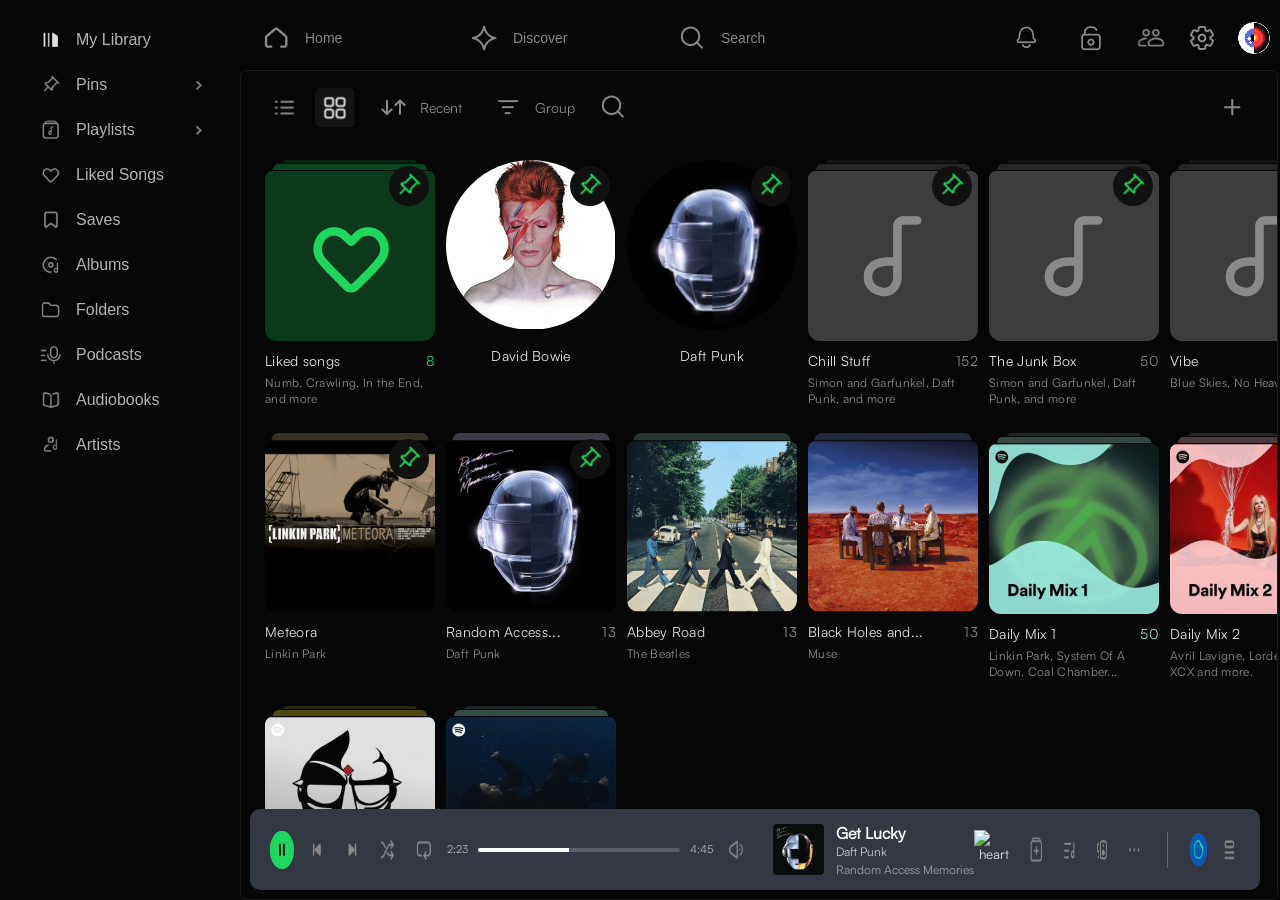
==== commit 88406d7e: "fix: toggle bar fixing toggle bar, there should not be images ." ====
--- a/library.html
+++ b/library.html
@@ -655,15 +655,15 @@
       <footer class="player">
         <div class="player-left">
           <button class="play-btn">
-            <img src="./assets/icons/play.png" alt="play" />
-          </button>
-
-          <button class="icon-btn">
-            <img src="./assets/icons/prev.png" alt="prev" />
-          </button>
-
-          <button class="icon-btn">
-            <img src="./assets/icons/next.png" alt="next" />
+            <img src="./assets/icons/pause.png" alt="play" />
+          </button>
+
+          <button class="icon-btn">
+            <img src="./assets/icons/prev.left.png" alt="prev" />
+          </button>
+
+          <button class="icon-btn">
+            <img src="./assets/icons/prev.right.png" alt="next" />
           </button>
 
           <button class="icon-btn">
@@ -688,7 +688,7 @@
         </div>
 
         <div class="player-song">
-          <img class="song-cover" src="./assets/images/image.png" alt="cover" />
+          <img class="song-cover" src="./assets/icons/image.png" alt="cover" />
 
           <div class="song-info">
             <h4>Get Lucky</h4>
@@ -733,10 +733,9 @@
     <script>
       const contactBtn = document.querySelector(".contact-btn");
       const toggledBar = document.querySelector(".toggledbar");
-      const closeBtn = document.querySelector(
-        ".toggled-right img:nth-child(2)",
-      );
+      const closeBtn = document.querySelector(".toggled-right img:nth-child(2)");
       const turnWhiteBtn = document.querySelector(".turn-white-btn");
+      const whiteThemeBtn = document.querySelector(".white-theme-btn");
 
       contactBtn.addEventListener("click", () => {
         toggledBar.classList.toggle("toggledbar--active");
@@ -751,6 +750,9 @@
           turnWhiteBtn.style.filter = "brightness(0) invert(1)";
         }
       });
+      whiteThemeBtn.addEventListener("click", () => {
+        document.body.classList.toggle("white-theme-btn");
+      });
     </script>
     <!-- BOTTOM PLAYER (fixed) -->
   </body>
--- a/css/main.css
+++ b/css/main.css
@@ -607,7 +607,7 @@
 .discover-content img {
   position: absolute;
   top: 61px;
-  left: 78px;
+  left: 83px;
 }
 
 .genres-content {
@@ -641,7 +641,7 @@
 .genres-content .square img {
   position: absolute;
   top: 61px;
-  left: 78px;
+  left: 83px;
 }
 
 .genres-content .square:nth-child(1) {
@@ -871,8 +871,8 @@
 
 .player {
   position: fixed;
-  left: var(--sidebar-width);
-  right: 0;
+  left: 250px;
+  right: 20px;
   bottom: 10px;
   height: 81px;
   padding: 0 20px;
@@ -1236,6 +1236,7 @@
   flex-direction: row;
   justify-content: flex-start;
   align-items: center;
+  gap: 10px;
   margin-bottom: 20px;
 }
 
@@ -1253,14 +1254,20 @@
 .friends-playlist {
   display: flex;
   flex-direction: row;
-  justify-content: center;
+  justify-content: flex-start;
   align-items: center;
   gap: 8px;
   margin-top: 8px;
 }
-.friends-playlist img {
-  border-radius: 8px;
-  cursor: pointer;
+
+.friends-playlist span:nth-child(1) {
+  font-size: 16px;
+  color: #898989;
+}
+
+.friends-playlist span:nth-child(4) {
+  font-size: 13px;
+  color: #898989;
 }
 
 .mobile-shortcuts,
@@ -1326,6 +1333,29 @@
   .filters-icon {
     margin-left: auto;
     flex: 0 0 auto;
+  }
+  .white-theme {
+    background-color: #ffffff;
+  }
+  .white-theme h2, .white-theme h3, .white-theme p, .white-theme span {
+    color: #000;
+  }
+  .white-theme .mobile-shortcut {
+    background-color: #E4E4E4;
+  }
+  .white-theme .mobile-shortcut span {
+    color: #000;
+  }
+  .white-theme .mobile-player {
+    background: #AAB3C6;
+    color: #000;
+  }
+  .white-theme .mobile-player__info h4 {
+    color: #000;
+  }
+  .white-theme .filters button {
+    background-color: #E4E4E4;
+    color: #000;
   }
   .mobile-shortcuts {
     display: grid;
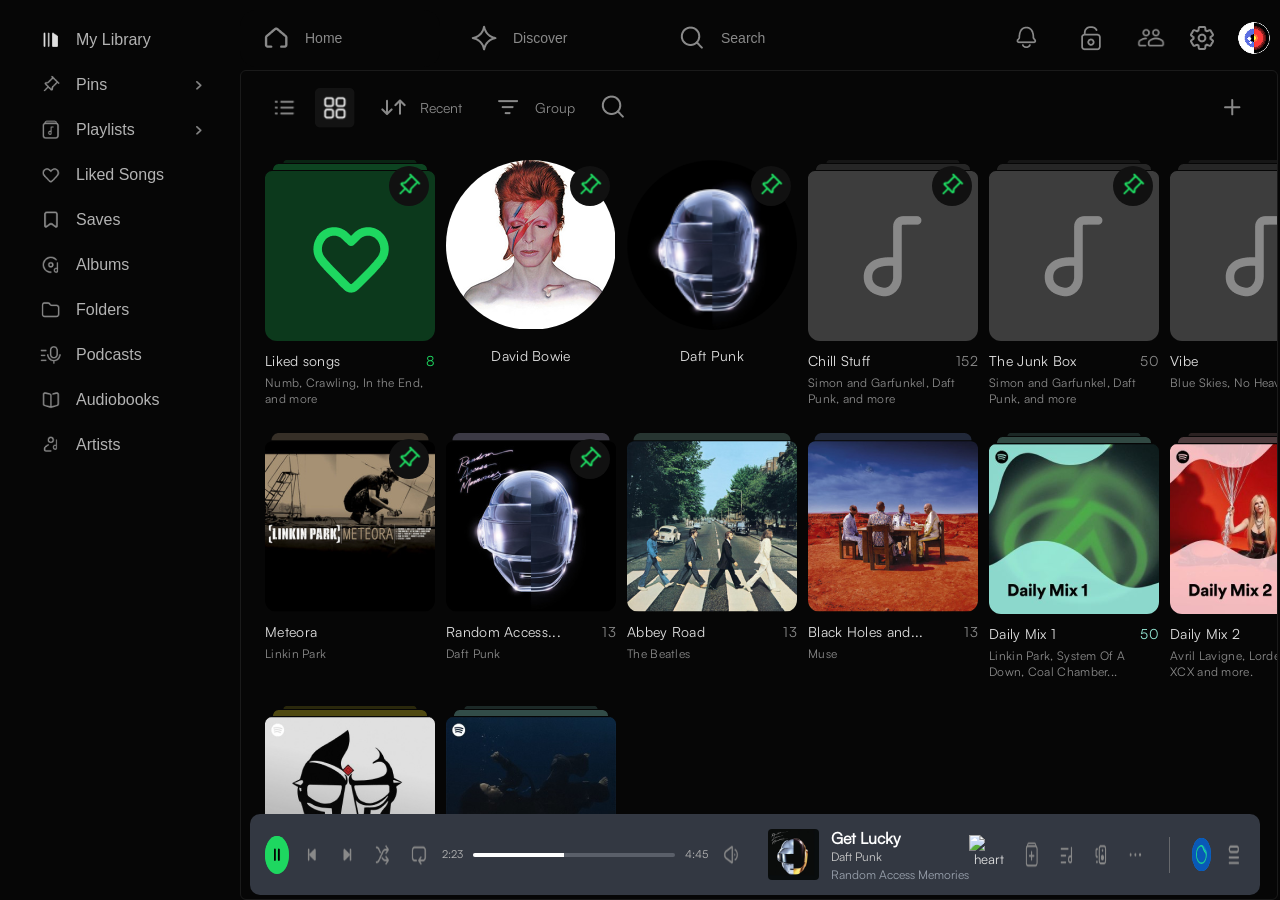
==== commit 8ed9530f: "feature/mobile-responsive created mobile responsive for different htmls" ====
--- a/library.html
+++ b/library.html
@@ -238,6 +238,40 @@
 
       <main class="main-content">
         <section class="library-view">
+          <div class="mobile-search-top">
+            <div class="mobile-search-bar">
+              <input type="text" placeholder="Search library?" />
+              <img
+                src="./assets/icons/Name=Search, Filled=No.png"
+                alt="search icon"
+              />
+            </div>
+
+            <button class="mobile-camera-btn">
+              <img
+                src="./assets/icons/Name=Add Simple, Filled=No.png"
+                alt="camera icon"
+              />
+            </button>
+          </div>
+          <div class="library-toolbartwo">
+            <div class="library-toolbar__left">
+              <button class="sort-btn">
+                <img
+                  src="./assets/icons/Name=Filter, Filled=No.png"
+                  alt="Group icon"
+                /><span>Group</span>
+              </button>
+              <button class="sort-btn">
+                <span>Recent</span>
+                <img
+                  src="./assets/icons/Name=Grid, Filled=No.png"
+                  alt="Sort icon"
+                />
+              </button>
+            </div>
+          </div>
+
           <div class="library-toolbar">
             <div class="library-toolbar__left">
               <button class="toolbar-btn">
@@ -275,6 +309,47 @@
               />
             </button>
           </div>
+          <div class="library-list">
+            <div class="library-row">
+              <span>Playlists</span>
+              <img
+                src="./assets/icons/Name=Arrow-Right, Filled=No.png"
+                alt="arrow"
+              />
+            </div>
+
+            <div class="library-row">
+              <span>Playlists by Spotify</span>
+              <img
+                src="./assets/icons/Name=Arrow-Right, Filled=No.png"
+                alt="arrow"
+              />
+            </div>
+
+            <div class="library-row">
+              <span>Albums</span>
+              <img
+                src="./assets/icons/Name=Arrow-Right, Filled=No.png"
+                alt="arrow"
+              />
+            </div>
+
+            <div class="library-row">
+              <span>Folders</span>
+              <img
+                src="./assets/icons/Name=Arrow-Right, Filled=No.png"
+                alt="arrow"
+              />
+            </div>
+
+            <div class="library-row-noborder">
+              <span>Artists</span>
+              <img
+                src="./assets/icons/Name=Arrow-Right, Filled=No.png"
+                alt="arrow"
+              />
+            </div>
+          </div>
 
           <div class="library-grid">
             <div class="mix-card">
@@ -535,56 +610,8 @@
             </div>
           </div>
         </section>
-        <!-- =====================
-   Mobile Quick Picks
-===================== -->
-        <section class="mobile-shortcuts">
-          <a href="#" class="mobile-shortcut">
-            <img src="./assets/images/daftpankxxs.png" alt="Get Lucky cover" />
-            <div class="mobile-shortcut-info">
-              <span>Get Lucky (feat. ...</span>
-              <span>Daft Punk</span>
-            </div>
-          </a>
-
-          <a href="#" class="mobile-shortcut">
-            <img src="./assets/images/dailymix2.png" alt="Daily Mix 2 cover" />
-            <span>Daily Mix 2</span>
-          </a>
-
-          <a href="#" class="mobile-shortcut">
-            <img src="./assets/images/linkinpark.png" alt="Daily Mix 1 cover" />
-            <span>Daily Mix 1</span>
-          </a>
-
-          <a href="#" class="mobile-shortcut">
-            <img src="./assets/images/daftpankxxs.png" alt="Get Lucky cover" />
-            <div class="mobile-shortcut-info">
-              <span>Instant Crush</span>
-              <span>Daft Punk</span>
-            </div>
-          </a>
-
-          <a href="#" class="mobile-shortcut">
-            <img
-              src="./assets/images/daftpankxxs.png"
-              alt="Around The World cover"
-            />
-            <div class="mobile-shortcut-info">
-              <span>Around the World</span>
-              <span>Daft Punk</span>
-            </div>
-          </a>
-
-          <a href="#" class="mobile-shortcut">
-            <img src="./assets/images/rhcp.png" alt="Rock Mix cover" />
-            <span>Rock Mix</span>
-          </a>
-        </section>
       </main>
-      <!-- =====================
-   Mobile Mini Player
-===================== -->
+
       <section class="mobile-player">
         <div class="mobile-player__track">
           <img
@@ -617,15 +644,9 @@
         <div class="mobile-player__progress"></div>
       </section>
 
-      <!-- =====================
-   Mobile Bottom Navigation
-===================== -->
       <nav class="mobile-bottom-nav" aria-label="Mobile navigation">
         <a href="/index.html" class="mobile-bottom-nav__item">
-          <img
-            src="./assets/icons/Name=Home, Filled=Yes (1).png"
-            alt="Home icon"
-          />
+          <img src="./assets/icons/home-gray.png" alt="Home icon" />
           <span>Home</span>
         </a>
 
@@ -640,7 +661,10 @@
         </a>
 
         <a href="#" class="mobile-bottom-nav__item">
-          <img src="./assets/icons/Library.png" alt="Library icon" />
+          <img
+            src="./assets/icons/Name=Library, Filled=Yes.png"
+            alt="Library icon"
+          />
           <span>Library</span>
         </a>
 
@@ -703,7 +727,10 @@
           </button>
 
           <button class="icon-btn">
-            <img src="./assets/icons/add.png" alt="add" />
+            <img
+              src="./assets/icons/Name=Add to Playlist, Filled=No.png"
+              alt="add"
+            />
           </button>
 
           <button class="icon-btn">
@@ -715,7 +742,7 @@
           </button>
 
           <button class="icon-btn">
-            <img src="./assets/icons/more.png" alt="more" />
+            <img src="./assets/icons/Name=More, Filled=No.png" alt="more" />
           </button>
 
           <div class="divider"></div>
@@ -733,9 +760,10 @@
     <script>
       const contactBtn = document.querySelector(".contact-btn");
       const toggledBar = document.querySelector(".toggledbar");
-      const closeBtn = document.querySelector(".toggled-right img:nth-child(2)");
+      const closeBtn = document.querySelector(
+        ".toggled-right img:nth-child(2)",
+      );
       const turnWhiteBtn = document.querySelector(".turn-white-btn");
-      const whiteThemeBtn = document.querySelector(".white-theme-btn");
 
       contactBtn.addEventListener("click", () => {
         toggledBar.classList.toggle("toggledbar--active");
@@ -750,9 +778,6 @@
           turnWhiteBtn.style.filter = "brightness(0) invert(1)";
         }
       });
-      whiteThemeBtn.addEventListener("click", () => {
-        document.body.classList.toggle("white-theme-btn");
-      });
     </script>
     <!-- BOTTOM PLAYER (fixed) -->
   </body>
--- a/css/main.css
+++ b/css/main.css
@@ -607,7 +607,7 @@
 .discover-content img {
   position: absolute;
   top: 61px;
-  left: 83px;
+  left: 78px;
 }
 
 .genres-content {
@@ -641,7 +641,7 @@
 .genres-content .square img {
   position: absolute;
   top: 61px;
-  left: 83px;
+  left: 78px;
 }
 
 .genres-content .square:nth-child(1) {
@@ -873,9 +873,9 @@
   position: fixed;
   left: 250px;
   right: 20px;
-  bottom: 10px;
+  bottom: 5px;
   height: 81px;
-  padding: 0 20px;
+  padding: 0px 15px;
   background: #333842;
   border-radius: 10px;
   display: flex;
@@ -1236,7 +1236,6 @@
   flex-direction: row;
   justify-content: flex-start;
   align-items: center;
-  gap: 10px;
   margin-bottom: 20px;
 }
 
@@ -1254,25 +1253,23 @@
 .friends-playlist {
   display: flex;
   flex-direction: row;
-  justify-content: flex-start;
+  justify-content: center;
   align-items: center;
   gap: 8px;
   margin-top: 8px;
 }
-
-.friends-playlist span:nth-child(1) {
-  font-size: 16px;
-  color: #898989;
-}
-
-.friends-playlist span:nth-child(4) {
-  font-size: 13px;
-  color: #898989;
+.friends-playlist img {
+  border-radius: 8px;
+  cursor: pointer;
 }
 
 .mobile-shortcuts,
 .mobile-player,
-.mobile-bottom-nav {
+.mobile-bottom-nav,
+.mobile-search-page,
+.library-list,
+.library-toolbartwo,
+.mobile-search-top {
   display: none;
 }
 
@@ -1289,10 +1286,22 @@
     min-height: 100vh;
     height: auto;
     overflow: visible;
+    background-color: #111111;
   }
   .sidebar,
-  .toggledbar {
+  .toggledbar,
+  .site-header,
+  .discover-banner,
+  .section-for-search,
+  .discover-content,
+  .genres-content,
+  .main-content > h2,
+  .library-grid,
+  .library-toolbar {
     display: none !important;
+  }
+  .library-toolbartwo {
+    display: flex;
   }
   .site-header {
     height: auto;
@@ -1333,29 +1342,6 @@
   .filters-icon {
     margin-left: auto;
     flex: 0 0 auto;
-  }
-  .white-theme {
-    background-color: #ffffff;
-  }
-  .white-theme h2, .white-theme h3, .white-theme p, .white-theme span {
-    color: #000;
-  }
-  .white-theme .mobile-shortcut {
-    background-color: #E4E4E4;
-  }
-  .white-theme .mobile-shortcut span {
-    color: #000;
-  }
-  .white-theme .mobile-player {
-    background: #AAB3C6;
-    color: #000;
-  }
-  .white-theme .mobile-player__info h4 {
-    color: #000;
-  }
-  .white-theme .filters button {
-    background-color: #E4E4E4;
-    color: #000;
   }
   .mobile-shortcuts {
     display: grid;
@@ -1396,7 +1382,7 @@
   .section-actions .section-action-btn:nth-child(2) {
     display: none;
   }
-  .section {
+  .section-for-search {
     margin-bottom: 28px;
   }
   .section-header {
@@ -1477,7 +1463,7 @@
     margin: 0 0 2px;
     font-size: 14px;
     font-weight: 500;
-    color: #DBDBDB;
+    color: #dbdbdb;
     white-space: nowrap;
     overflow: hidden;
     text-overflow: ellipsis;
@@ -1541,7 +1527,6 @@
     justify-content: space-around;
     height: 72px;
     padding: 8px 8px 10px;
-    border-top: 1px solid #1e1e1e;
     background: linear-gradient(to top, rgba(0, 0, 0, 0.8) 40%, rgba(0, 0, 0, 0.6) 60%, rgba(0, 0, 0, 0.4) 80%, rgba(0, 0, 0, 0.2) 100%);
   }
   .mobile-bottom-nav__item {
@@ -1567,6 +1552,176 @@
   .mobile-bottom-nav__item span {
     padding: 8px 12px;
   }
+  .mobile-search-page {
+    display: block;
+  }
+  .mobile-search-top {
+    display: flex;
+    align-items: center;
+    gap: 10px;
+    margin-bottom: 18px;
+  }
+  .mobile-search-bar {
+    flex: 1;
+    height: 42px;
+    border-radius: 12px;
+    background: #202020;
+    display: flex;
+    align-items: center;
+    padding: 0 14px;
+    gap: 10px;
+  }
+  .mobile-search-bar input {
+    flex: 1;
+    background: transparent;
+    border: none;
+    outline: none;
+    color: #fff;
+    font-size: 14px;
+  }
+  .mobile-search-bar input::placeholder {
+    color: #898989;
+  }
+  .mobile-search-bar img {
+    width: 35px;
+    height: 35px;
+    opacity: 0.8;
+  }
+  .mobile-camera-btn {
+    width: 42px;
+    height: 42px;
+    border: none;
+    border-radius: 12px;
+    display: flex;
+    align-items: center;
+    justify-content: center;
+    cursor: pointer;
+  }
+  .mobile-page-title {
+    font-size: 25px;
+    font-weight: 700;
+    color: #e0e0e0;
+    margin-bottom: 14px;
+  }
+  .mobile-section-subtitle {
+    font-size: 18px;
+    font-weight: 500;
+    color: #e0e0e0;
+    margin-bottom: 14px;
+  }
+  .mobile-genres-title {
+    margin-top: 20px;
+  }
+  .mobile-browse-grid {
+    display: grid;
+    grid-template-columns: repeat(2, 1fr);
+    gap: 12px;
+  }
+  .mobile-browse-card {
+    position: relative;
+    min-height: 100px;
+    border-radius: 12px;
+    overflow: hidden;
+    padding: 14px;
+  }
+  .mobile-browse-card h4 {
+    font-size: 15px;
+    line-height: 1.2;
+    font-weight: 700;
+    color: #fff;
+    max-width: 90px;
+    margin: 0;
+    position: relative;
+    z-index: 2;
+  }
+  .mobile-browse-card img {
+    position: absolute;
+    right: -10px;
+    bottom: -19px;
+    width: 104px;
+    height: 104px;
+    object-fit: cover;
+    transform: rotate(-5deg);
+    border-radius: 8px;
+  }
+  /* card colors */
+  .card-blue {
+    background: #2b4da7;
+  }
+  .card-orange {
+    background: #d87a08;
+  }
+  .card-blue-2 {
+    background: #2551b8;
+  }
+  .card-purple {
+    background: #b07ad8;
+  }
+  .card-pink {
+    background: #d329b7;
+  }
+  .card-lilac {
+    background: #c184dc;
+  }
+  .card-gray {
+    background: #8d8d8d;
+  }
+  .card-brown {
+    background: #c76800;
+  }
+  .card-green {
+    background: green;
+  }
+  .card-orange2 {
+    background: #d84000;
+  }
+  .card-purple2 {
+    background: #503750;
+  }
+  .card-swamp {
+    background: #006450;
+  }
+  .card-red {
+    background: red;
+  }
+  .card-blue3 {
+    background: #1e3264;
+  }
+  .card-lightblue {
+    background: #537aa1;
+  }
+  .library-list {
+    display: flex;
+    flex-direction: column;
+    margin-left: 10px;
+  }
+  .library-row {
+    display: flex;
+    justify-content: space-between;
+    align-items: center;
+    padding: 20px 0;
+    border-bottom: 1px solid #202020;
+  }
+  .library-row span {
+    font-size: 20px;
+    color: #e0e0e0;
+  }
+  .library-row img {
+    opacity: 0.6;
+  }
+  .library-row-noborder {
+    display: flex;
+    justify-content: space-between;
+    align-items: center;
+    padding: 20px 0;
+  }
+  .library-row-noborder span {
+    font-size: 16px;
+    color: #e0e0e0;
+  }
+  .library-row-noborder img {
+    opacity: 0.6;
+  }
 }
 
 /*# sourceMappingURL=main.css.map */
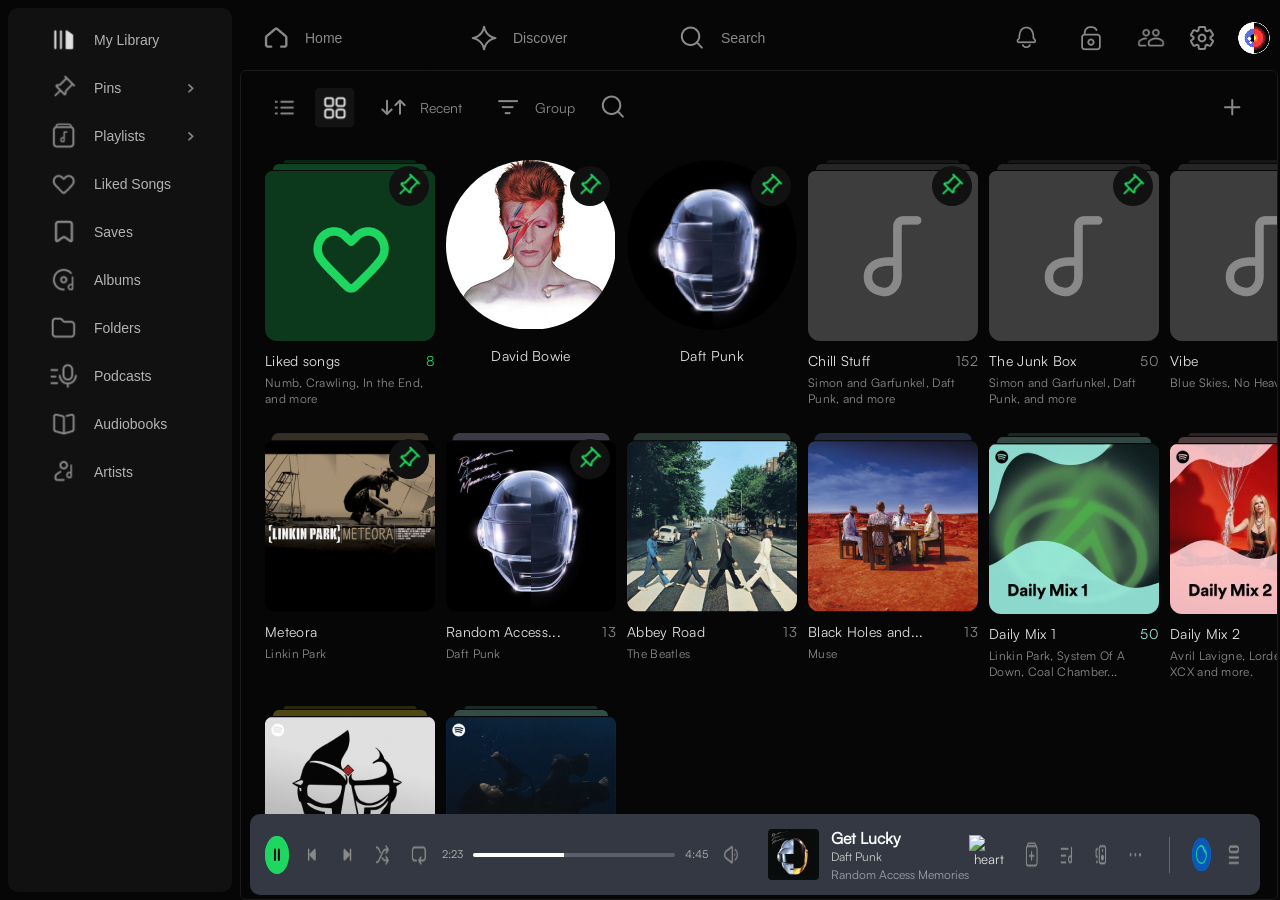
==== commit c762b940: "Fixed liked-songs and sidebar Fixed liked-songs and sidebar" ====
--- a/library.html
+++ b/library.html
@@ -6,7 +6,7 @@
     <title>Spotify Clone</title>
     <link rel="stylesheet" href="./css/main.css" />
   </head>
-  <body>
+  <body class="inner-page">
     <div class="page-wrapper">
       <!-- SIDEBAR -->
       <aside class="sidebar">
@@ -42,7 +42,7 @@
             </li>
 
             <li class="sidebar-item">
-              <a href="#">
+              <a href="liked-songs.html">
                 <img
                   class="sidebar-icon"
                   src="./assets/icons/Like.png"
@@ -760,10 +760,9 @@
     <script>
       const contactBtn = document.querySelector(".contact-btn");
       const toggledBar = document.querySelector(".toggledbar");
-      const closeBtn = document.querySelector(
-        ".toggled-right img:nth-child(2)",
-      );
+      const closeBtn = document.querySelector(".toggled-right img:nth-child(2)");
       const turnWhiteBtn = document.querySelector(".turn-white-btn");
+      const whiteThemeBtn = document.querySelector(".white-theme-btn");
 
       contactBtn.addEventListener("click", () => {
         toggledBar.classList.toggle("toggledbar--active");
@@ -778,6 +777,9 @@
           turnWhiteBtn.style.filter = "brightness(0) invert(1)";
         }
       });
+      whiteThemeBtn.addEventListener("click", () => {
+        document.body.classList.toggle("white-theme-btn");
+      });
     </script>
     <!-- BOTTOM PLAYER (fixed) -->
   </body>
--- a/css/main.css
+++ b/css/main.css
@@ -607,7 +607,7 @@
 .discover-content img {
   position: absolute;
   top: 61px;
-  left: 78px;
+  left: 83px;
 }
 
 .genres-content {
@@ -641,7 +641,7 @@
 .genres-content .square img {
   position: absolute;
   top: 61px;
-  left: 78px;
+  left: 83px;
 }
 
 .genres-content .square:nth-child(1) {
@@ -1023,6 +1023,7 @@
 .sidebar {
   transform-origin: top left;
   margin-top: 8px;
+  margin-bottom: 8px;
 }
 
 .main-content {
@@ -1036,7 +1037,7 @@
 .sidebar-list {
   display: flex;
   flex-direction: column;
-  gap: 5px;
+  gap: 8px;
   margin-top: -12px;
   padding: 0;
   list-style: none;
@@ -1056,7 +1057,7 @@
   padding: 0 12px;
   border-radius: 5px;
   font-family: "Satoshi", sans-serif;
-  font-size: 16px;
+  font-size: 14px;
   font-weight: 500;
   color: #b3b3b3;
   text-decoration: none;
@@ -1064,8 +1065,8 @@
 
 /* ICON */
 .sidebar-icon {
-  width: 30px;
-  height: 30px;
+  width: 40px;
+  height: 40px;
   object-fit: contain;
 }
 
@@ -1098,6 +1099,12 @@
   color: #fff;
 }
 
+.inner-page .sidebar {
+  background-color: #111111 !important;
+  border-radius: 10px;
+  margin: 8px 8px 8px 8px;
+}
+
 .section {
   margin-bottom: 30px;
 }
@@ -1122,6 +1129,10 @@
   justify-content: flex-end;
   align-items: center;
   gap: 4px;
+}
+
+.img-opacity {
+  opacity: 0.5;
 }
 
 .section-action-btn {
@@ -1236,6 +1247,7 @@
   flex-direction: row;
   justify-content: flex-start;
   align-items: center;
+  gap: 10px;
   margin-bottom: 20px;
 }
 
@@ -1247,20 +1259,25 @@
 .friends-info h5 {
   font-size: 14px;
   font-weight: 400;
-  padding: 0 20px;
 }
 
 .friends-playlist {
   display: flex;
   flex-direction: row;
-  justify-content: center;
+  justify-content: flex-start;
   align-items: center;
   gap: 8px;
   margin-top: 8px;
 }
-.friends-playlist img {
-  border-radius: 8px;
-  cursor: pointer;
+
+.friends-playlist span:nth-child(1) {
+  font-size: 16px;
+  color: #898989;
+}
+
+.friends-playlist span:nth-child(4) {
+  font-size: 13px;
+  color: #898989;
 }
 
 .mobile-shortcuts,
@@ -1280,13 +1297,13 @@
     min-height: 100%;
     overflow-x: hidden;
     overflow-y: auto;
+    background-color: #111111;
   }
   .page-wrapper {
     display: block;
     min-height: 100vh;
     height: auto;
     overflow: visible;
-    background-color: #111111;
   }
   .sidebar,
   .toggledbar,
@@ -1342,6 +1359,29 @@
   .filters-icon {
     margin-left: auto;
     flex: 0 0 auto;
+  }
+  .white-theme {
+    background-color: #ffffff;
+  }
+  .white-theme h2, .white-theme h3, .white-theme p, .white-theme span {
+    color: #000;
+  }
+  .white-theme .mobile-shortcut {
+    background-color: #E4E4E4;
+  }
+  .white-theme .mobile-shortcut span {
+    color: #000;
+  }
+  .white-theme .mobile-player {
+    background: #AAB3C6;
+    color: #000;
+  }
+  .white-theme .mobile-player__info h4 {
+    color: #000;
+  }
+  .white-theme .filters button {
+    background-color: #E4E4E4;
+    color: #000;
   }
   .mobile-shortcuts {
     display: grid;
@@ -1723,5 +1763,275 @@
     opacity: 0.6;
   }
 }
+.liked-main-content {
+  padding: 16px;
+  padding-bottom: calc(72px + 24px);
+  height: calc(100vh - 64px);
+  min-height: 0;
+  overflow-y: auto;
+  box-sizing: border-box;
+}
+
+.liked-songs {
+  width: 100%;
+  max-width: 1700px;
+  margin-left: 20px;
+  margin-right: auto;
+  background-color: #060606;
+  border: none;
+  border-radius: 8px;
+  overflow: hidden;
+  height: auto;
+  min-height: unset;
+  display: flex;
+  flex-direction: column;
+  justify-content: flex-start;
+  align-items: stretch;
+}
+.liked-songs__topbar {
+  display: flex;
+  flex-direction: row;
+  justify-content: space-between;
+  align-items: center;
+  min-height: 44px;
+  padding: 0 12px 0 12px;
+  border-bottom: none;
+}
+.liked-songs__topbar-actions {
+  display: flex;
+  flex-direction: row;
+  justify-content: flex-end;
+  align-items: center;
+  gap: 14px;
+  margin-left: auto;
+  flex-wrap: nowrap;
+}
+.liked-songs__add-btn {
+  width: 28px;
+  height: 28px;
+  border: 0;
+  background: transparent;
+  color: #e0e0e0;
+  font-size: 24px;
+  font-weight: 500;
+  line-height: 1;
+  cursor: pointer;
+  border-radius: 4px;
+  margin-left: -2px;
+}
+.liked-songs__add-btn:hover {
+  background-color: #282828;
+}
+.liked-songs__icon-btn, .liked-songs__filter-btn {
+  border: 0;
+  background: transparent;
+  color: #898989;
+  font-family: "Satoshi", sans-serif;
+  font-size: 14px;
+  cursor: pointer;
+  padding: 0;
+  height: 24px;
+  display: flex;
+  flex-direction: row;
+  justify-content: center;
+  align-items: center;
+}
+.liked-songs__icon-btn:hover, .liked-songs__filter-btn:hover {
+  color: #e0e0e0;
+}
+.liked-songs__filter-btn {
+  gap: 6px;
+  white-space: nowrap;
+}
+.liked-songs__icon-btn img, .liked-songs__filter-btn img {
+  width: 40px;
+  height: 40px;
+  object-fit: contain;
+  display: block;
+}
+.liked-songs__table {
+  width: 100%;
+  overflow-x: auto;
+}
+.liked-songs__head {
+  display: grid;
+  grid-template-columns: 44px 220px 290px 110px;
+  align-items: center;
+  column-gap: 16px;
+  min-height: 42px;
+  padding: 0 16px;
+  border-bottom: 1px solid #1a1a1a;
+  color: #898989;
+  font-size: 14px;
+  font-weight: 500;
+}
+.liked-songs__body {
+  width: 100%;
+  display: flex;
+  flex-direction: column;
+  gap: 10px;
+}
+.liked-songs__row {
+  display: grid;
+  grid-template-columns: 44px 220px 290px 110px;
+  align-items: center;
+  column-gap: 16px;
+  min-height: 60px;
+  padding: 0 16px;
+}
+.liked-songs__row:hover {
+  background-color: #282828;
+}
+.liked-songs__col, .liked-songs__index, .liked-songs__album-name, .liked-songs__time {
+  overflow: hidden;
+  white-space: nowrap;
+  text-overflow: ellipsis;
+}
+.liked-songs__index {
+  color: #898989;
+  font-size: 13px;
+}
+.liked-songs__track {
+  display: flex;
+  flex-direction: row;
+  justify-content: flex-start;
+  align-items: center;
+  gap: 10px;
+  min-width: 0;
+}
+.liked-songs__cover {
+  width: 51px;
+  height: 51px;
+  object-fit: cover;
+  border-radius: 4px;
+  flex-shrink: 0;
+}
+.liked-songs__track-info {
+  min-width: 0;
+  display: flex;
+  flex-direction: column;
+  justify-content: center;
+  align-items: flex-start;
+  gap: 2px;
+}
+.liked-songs__track-title {
+  margin: 0;
+  color: #e0e0e0;
+  font-size: 14px;
+  font-weight: 500;
+  line-height: 1.2;
+  overflow: hidden;
+  white-space: nowrap;
+  text-overflow: ellipsis;
+}
+.liked-songs__track-artist {
+  margin: 0;
+  color: #898989;
+  font-size: 11px;
+  line-height: 1.2;
+  overflow: hidden;
+  white-space: nowrap;
+  text-overflow: ellipsis;
+}
+.liked-songs__album-name {
+  margin: 0;
+  color: #898989;
+  font-size: 13px;
+  overflow: hidden;
+  white-space: nowrap;
+  text-overflow: ellipsis;
+}
+.liked-songs__meta {
+  display: flex;
+  flex-direction: row;
+  justify-content: flex-start;
+  align-items: center;
+  gap: 12px;
+}
+.liked-songs__time {
+  color: #898989;
+  font-size: 13px;
+  text-align: left;
+  white-space: nowrap;
+  overflow: visible;
+}
+.liked-songs__like {
+  border: 0;
+  background: transparent;
+  cursor: pointer;
+  margin-left: 50px;
+  padding: 0;
+  display: flex;
+  flex-direction: row;
+  justify-content: center;
+  align-items: center;
+}
+.liked-songs__like img {
+  width: 23px;
+  height: 20px;
+  object-fit: contain;
+  display: block;
+}
+
+@media (max-width: 1200px) {
+  .liked-songs__head, .liked-songs__row {
+    grid-template-columns: 36px 360px 220px 70px 36px;
+    column-gap: 14px;
+  }
+}
+@media (max-width: 768px) {
+  .liked-songs__topbar {
+    flex-wrap: wrap;
+    justify-content: flex-start;
+    padding: 8px;
+  }
+  .liked-songs__topbar-actions {
+    width: auto;
+    flex-wrap: wrap;
+    gap: 8px;
+  }
+  .liked-songs__head {
+    display: none;
+  }
+  .liked-songs__row {
+    display: grid;
+    grid-template-columns: 44px minmax(260px, 2fr) minmax(180px, 1.4fr) 110px;
+    align-items: center;
+    gap: 16px;
+    min-height: 80px;
+    padding: 32px 16px;
+  }
+  .liked-songs__album-name {
+    display: none;
+  }
+  .liked-songs__meta {
+    gap: 8px;
+  }
+}
+@media (max-width: 390px) {
+  .liked-main-content {
+    padding: 8px;
+  }
+  .liked-songs__row {
+    grid-template-columns: 24px minmax(0, 1fr) 58px 28px;
+    column-gap: 8px;
+    min-height: 56px;
+    padding: 0 8px;
+  }
+  .liked-songs__cover {
+    width: 32px;
+    height: 32px;
+  }
+  .liked-songs__track-title {
+    font-size: 13px;
+  }
+  .liked-songs__track-artist, .liked-songs__time {
+    font-size: 11px;
+  }
+  .liked-songs__like img {
+    width: 14px;
+    height: 14px;
+  }
+}
 
 /*# sourceMappingURL=main.css.map */
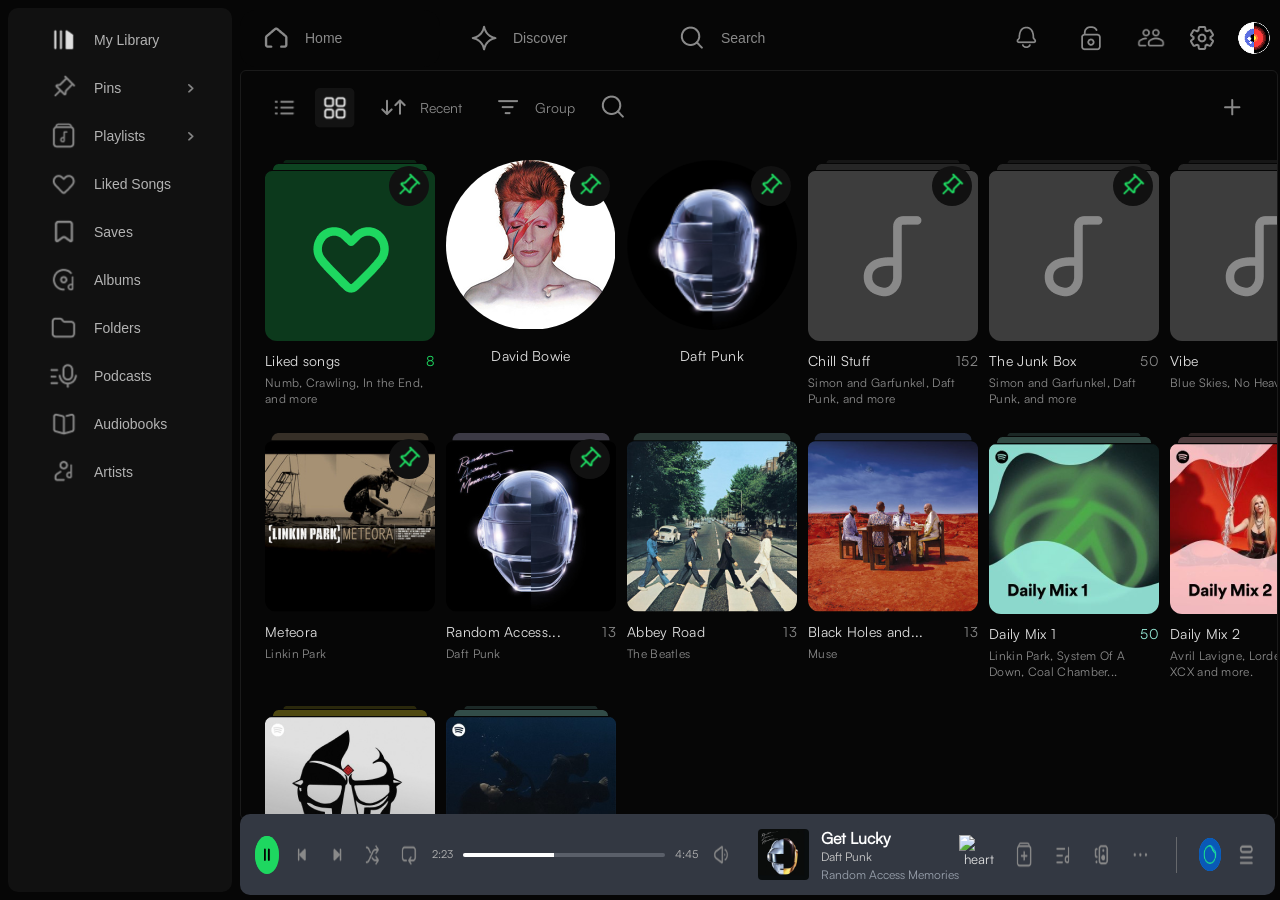
==== commit 997dd34a: "fixed: toggle bar toggle bar was fixed only on index html, forgot to fixed on other html files. now " ====
--- a/library.html
+++ b/library.html
@@ -171,7 +171,7 @@
             <div class="friends-info">
               <h5>FriendlyMusicListener</h5>
               <div class="friends-playlist">
-                <img src="./assets/icons/musicicon.png" alt="icon" />
+                <img src="./assets/icons/Vector.png" alt="icon" />
                 <span><strong>Goosebumps</strong></span>
                 <img src="./assets/icons/Ellipse 27.png" alt="dot" />
                 <span><strong>Travis Scott</strong></span>
@@ -188,7 +188,7 @@
             <div class="friends-info">
               <h5>AverageMusicEnjoyer</h5>
               <div class="friends-playlist">
-                <img src="./assets/icons/musicicon.png" alt="icon" />
+                <img src="./assets/icons/Vector.png" alt="icon" />
                 <span><strong>Get Lucky</strong></span>
                 <img src="./assets/icons/Ellipse 27.png" alt="dot" />
                 <span><strong>Daft Punk</strong></span>
@@ -205,11 +205,7 @@
             <div class="friends-info">
               <h5>MusicEnthusiast</h5>
               <div class="friends-playlist">
-                <img
-                  src="./assets/icons/musicicon.png"
-                  class="logo"
-                  alt="icon"
-                />
+                <span>1h</span>
                 <span><strong>would he</strong></span>
                 <img src="./assets/icons/Ellipse 27.png" alt="dot" />
                 <span><strong>joji</strong></span>
@@ -226,7 +222,7 @@
             <div class="friends-info">
               <h5>FriendlyMusicListener</h5>
               <div class="friends-playlist">
-                <img src="./assets/icons/musicicon.png" alt="icon" />
+                <span>6h</span>
                 <span><strong>Rockstar</strong></span>
                 <img src="./assets/icons/Ellipse 27.png" alt="dot" />
                 <span><strong>Post Malone</strong></span>
@@ -235,7 +231,6 @@
           </div>
         </div>
       </aside>
-
       <main class="main-content">
         <section class="library-view">
           <div class="mobile-search-top">
--- a/css/main.css
+++ b/css/main.css
@@ -850,6 +850,10 @@
   overflow-y: auto;
   padding: 16px 24px;
   padding-bottom: 32px;
+  min-width: 0;
+  border: 1px solid #1a1a1a;
+  border-radius: 6px;
+  height: 750px;
 }
 .main-content::-webkit-scrollbar {
   width: 6px;
@@ -871,8 +875,8 @@
 
 .player {
   position: fixed;
-  left: 250px;
-  right: 20px;
+  left: 240px;
+  right: 5px;
   bottom: 5px;
   height: 81px;
   padding: 0px 15px;
@@ -1024,13 +1028,6 @@
   transform-origin: top left;
   margin-top: 8px;
   margin-bottom: 8px;
-}
-
-.main-content {
-  flex: 1;
-  min-width: 0;
-  border: 1px solid #1a1a1a;
-  border-radius: 6px;
 }
 
 /* LIST */
@@ -1103,6 +1100,7 @@
   background-color: #111111 !important;
   border-radius: 10px;
   margin: 8px 8px 8px 8px;
+  padding: 24px;
 }
 
 .section {
@@ -1764,12 +1762,8 @@
   }
 }
 .liked-main-content {
-  padding: 16px;
-  padding-bottom: calc(72px + 24px);
-  height: calc(100vh - 64px);
-  min-height: 0;
   overflow-y: auto;
-  box-sizing: border-box;
+  overflow-x: hidden;
 }
 
 .liked-songs {
